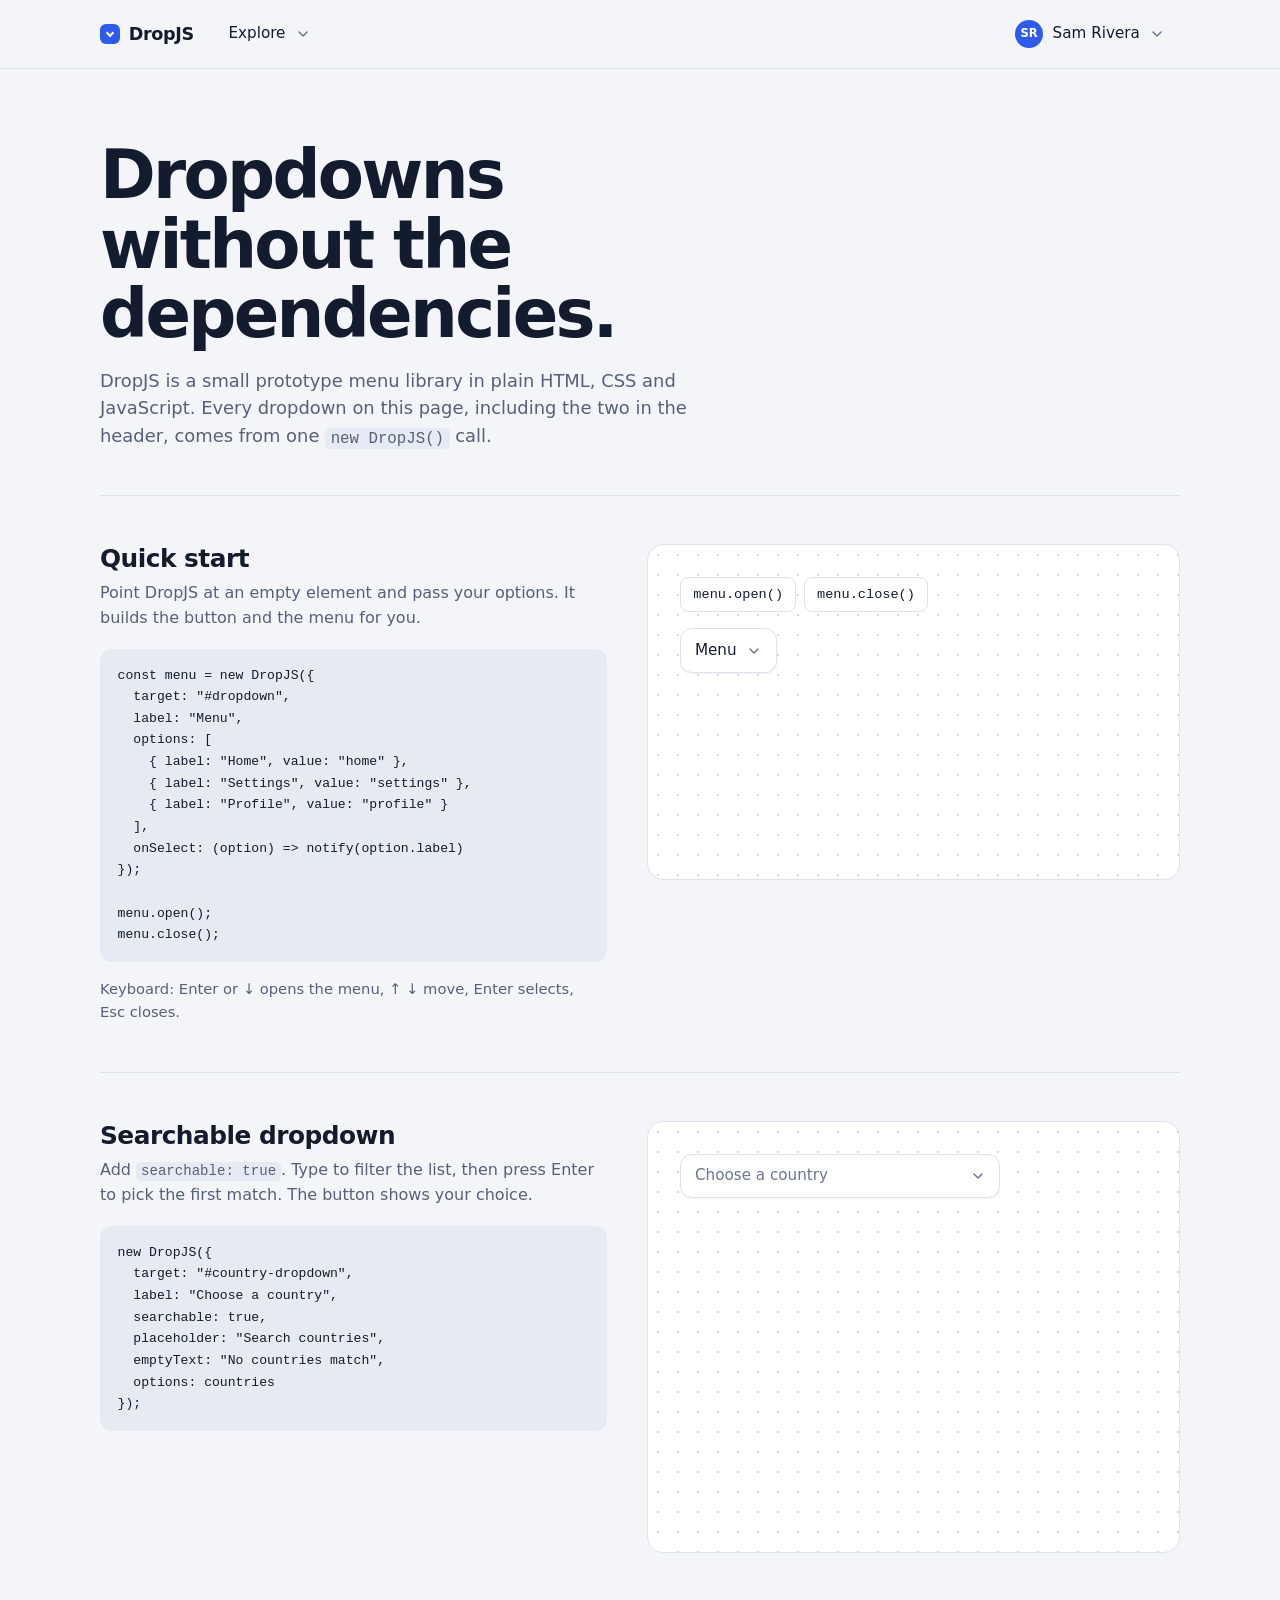
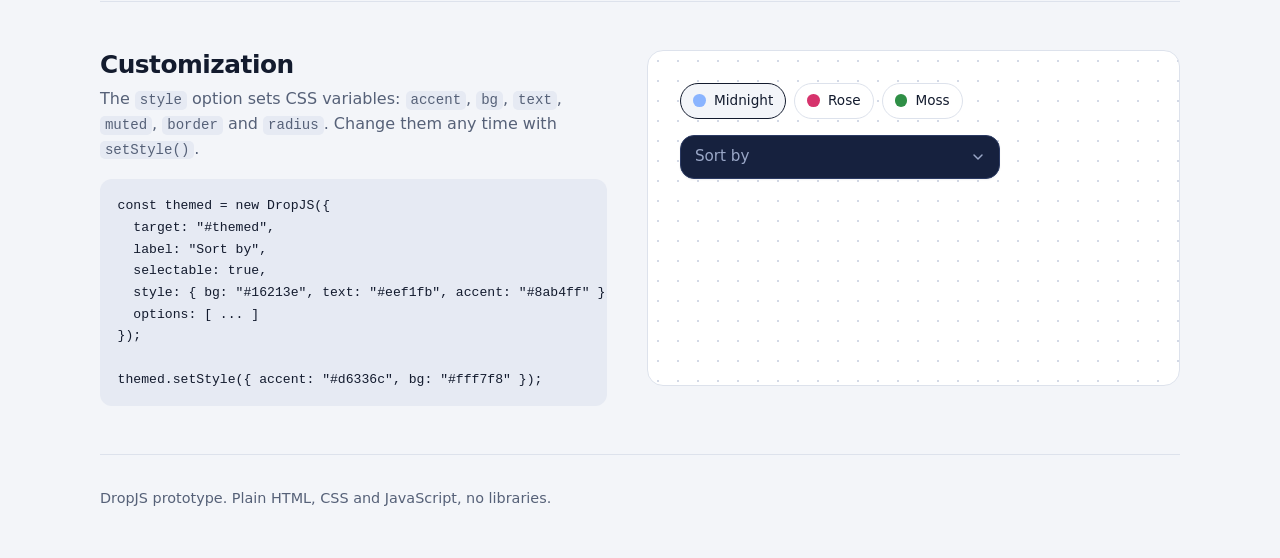
==== index.html @ c6a92c3c "Initial commit" ====
<!DOCTYPE html>
<html lang="en">
<head>
  <meta charset="utf-8">
  <meta name="viewport" content="width=device-width, initial-scale=1">
  <title>DropJS: dropdowns without the dependencies</title>
  <link rel="stylesheet" href="style.css">
</head>
<body id="top">

  <header class="topbar">
    <div class="wrap topbar-inner">
      <a class="brand" href="#top"><span class="brand-mark" aria-hidden="true"></span>DropJS</a>

      <!-- Navigation dropdown -->
      <nav aria-label="Page sections">
        <div id="nav-dropdown"></div>
      </nav>

      <!-- User profile dropdown -->
      <div id="profile-dropdown" class="topbar-end"></div>
    </div>
  </header>

  <main class="wrap">

    <section class="hero">
      <h1>Dropdowns without the dependencies.</h1>
      <p>
        DropJS is a small prototype menu library in plain HTML, CSS and JavaScript.
        Every dropdown on this page, including the two in the header, comes from
        one <code>new DropJS()</code> call.
      </p>
    </section>

    <!-- Basic dropdown -->
    <section class="demo" id="basic">
      <div class="demo-copy">
        <h2>Quick start</h2>
        <p>Point DropJS at an empty element and pass your options. It builds the button and the menu for you.</p>
<pre><code>const menu = new DropJS({
  target: "#dropdown",
  label: "Menu",
  options: [
    { label: "Home", value: "home" },
    { label: "Settings", value: "settings" },
    { label: "Profile", value: "profile" }
  ],
  onSelect: (option) =&gt; notify(option.label)
});

menu.open();
menu.close();</code></pre>
        <p class="note">Keyboard: Enter or ↓ opens the menu, ↑ ↓ move, Enter selects, Esc closes.</p>
      </div>

      <div class="stage">
        <div class="stage-actions">
          <button class="btn" id="open-btn" type="button">menu.open()</button>
          <button class="btn" id="close-btn" type="button">menu.close()</button>
        </div>
        <div id="dropdown"></div>
      </div>
    </section>

    <!-- Searchable dropdown -->
    <section class="demo" id="search">
      <div class="demo-copy">
        <h2>Searchable dropdown</h2>
        <p>Add <code>searchable: true</code>. Type to filter the list, then press Enter to pick the first match. The button shows your choice.</p>
<pre><code>new DropJS({
  target: "#country-dropdown",
  label: "Choose a country",
  searchable: true,
  placeholder: "Search countries",
  emptyText: "No countries match",
  options: countries
});</code></pre>
      </div>

      <div class="stage stage--tall">
        <div id="country-dropdown"></div>
      </div>
    </section>

    <!-- Customization -->
    <section class="demo" id="custom">
      <div class="demo-copy">
        <h2>Customization</h2>
        <p>
          The <code>style</code> option sets CSS variables: <code>accent</code>,
          <code>bg</code>, <code>text</code>, <code>muted</code>, <code>border</code>
          and <code>radius</code>. Change them any time with <code>setStyle()</code>.
        </p>
<pre><code>const themed = new DropJS({
  target: "#themed",
  label: "Sort by",
  selectable: true,
  style: { bg: "#16213e", text: "#eef1fb", accent: "#8ab4ff" },
  options: [ ... ]
});

themed.setStyle({ accent: "#d6336c", bg: "#fff7f8" });</code></pre>
      </div>

      <div class="stage">
        <div class="stage-actions" role="group" aria-label="Theme presets">
          <button class="chip" type="button" data-theme="midnight" aria-pressed="true"><i style="--dot:#8ab4ff"></i>Midnight</button>
          <button class="chip" type="button" data-theme="rose" aria-pressed="false"><i style="--dot:#d6336c"></i>Rose</button>
          <button class="chip" type="button" data-theme="moss" aria-pressed="false"><i style="--dot:#2f8f46"></i>Moss</button>
        </div>
        <div id="themed"></div>
      </div>
    </section>

  </main>

  <footer class="wrap footer">
    DropJS prototype. Plain HTML, CSS and JavaScript, no libraries.
  </footer>

  <div class="toast" id="toast" role="status" aria-live="polite"></div>

  <script src="dropjs.js"></script>
  <script>
    // Shows a short message at the bottom of the screen
    const toast = document.getElementById("toast");
    let toastTimer;
    function notify(message) {
      toast.textContent = message;
      toast.classList.add("is-visible");
      clearTimeout(toastTimer);
      toastTimer = setTimeout(() => toast.classList.remove("is-visible"), 2200);
    }

    // 1. Navigation dropdown: scrolls to a section
    new DropJS({
      target: "#nav-dropdown",
      label: "Explore",
      className: "dropjs--ghost",
      options: [
        { label: "Quick start", value: "#basic" },
        { label: "Searchable", value: "#search" },
        { label: "Customization", value: "#custom" },
        { divider: true },
        { label: "Back to top", value: "#top" }
      ],
      onSelect: (option) => {
        document.querySelector(option.value).scrollIntoView();
      }
    });

    // 2. User profile dropdown: custom button HTML, aligned to the right
    new DropJS({
      target: "#profile-dropdown",
      label: "Account menu",
      triggerHTML: '<span class="avatar">SR</span><span class="profile-name">Sam Rivera</span>',
      className: "dropjs--ghost",
      align: "right",
      options: [
        { label: "View profile", value: "profile" },
        { label: "Account settings", value: "settings" },
        { label: "Billing", value: "billing" },
        { divider: true },
        { label: "Sign out", value: "signout" }
      ],
      onSelect: (option) => notify(option.label + " (demo only)")
    });

    // 3. Basic dropdown with open() and close()
    const menu = new DropJS({
      target: "#dropdown",
      label: "Menu",
      options: [
        { label: "Home", value: "home" },
        { label: "Settings", value: "settings" },
        { label: "Profile", value: "profile" }
      ],
      onSelect: (option) => notify("Selected " + option.label + " (value: " + option.value + ")")
    });

    document.getElementById("open-btn").addEventListener("click", () => menu.open());
    document.getElementById("close-btn").addEventListener("click", () => menu.close());

    // 4. Searchable dropdown
    const countryNames = [
      "Argentina", "Australia", "Brazil", "Canada", "Chile", "Egypt", "France",
      "Germany", "India", "Indonesia", "Japan", "Kenya", "Mexico", "Netherlands",
      "New Zealand", "Nigeria", "Norway", "Portugal", "South Korea", "Spain",
      "Sweden", "Thailand", "Vietnam"
    ];
    const countries = countryNames.map((name) => ({
      label: name,
      value: name.toLowerCase().replace(/\s+/g, "-")
    }));

    new DropJS({
      target: "#country-dropdown",
      label: "Choose a country",
      className: "dropjs--wide",
      searchable: true,
      placeholder: "Search countries",
      emptyText: "No countries match",
      options: countries
    });

    // 5. Customization: a themed dropdown plus preset buttons
    const themes = {
      midnight: { bg: "#16213e", text: "#eef1fb", muted: "#9aa7c7", border: "#2b3a63", accent: "#8ab4ff", radius: "14px" },
      rose:     { bg: "#fff7f8", text: "#3b1a21", muted: "#a0707b", border: "#f1d3da", accent: "#d6336c", radius: "12px" },
      moss:     { bg: "#f4f8f1", text: "#1f2d1a", muted: "#6b7f63", border: "#d3e3cb", accent: "#2f8f46", radius: "4px" }
    };

    const themed = new DropJS({
      target: "#themed",
      label: "Sort by",
      className: "dropjs--wide",
      selectable: true,
      style: themes.midnight,
      options: [
        { label: "Newest", value: "newest" },
        { label: "Oldest", value: "oldest" },
        { label: "Most popular", value: "popular" },
        { label: "A to Z", value: "az" }
      ],
      onSelect: (option) => notify("Sorted by " + option.label)
    });

    const chips = document.querySelectorAll("[data-theme]");
    chips.forEach((chip) => {
      chip.addEventListener("click", () => {
        themed.setStyle(themes[chip.dataset.theme]);
        chips.forEach((other) => other.setAttribute("aria-pressed", String(other === chip)));
      });
    });
  </script>
</body>
</html>
---- style.css ----
/* ==========================================================
   PART 1: DropJS component styles
   Customize with CSS variables (or setStyle() / the style option):
   accent, bg, text, muted, border, radius
   ========================================================== */

.dropjs {
  --dropjs-accent: #2f5bea;
  --dropjs-bg: #ffffff;
  --dropjs-text: #131b2e;
  --dropjs-muted: #6a7590;
  --dropjs-border: #dde2ec;
  --dropjs-radius: 12px;

  position: relative;
  display: inline-block;
  font-size: 0.95rem;
  color: var(--dropjs-text);
}

.dropjs.is-open {
  z-index: 50; /* open menus sit above everything after them */
}

/* ---- Button ---- */

.dropjs-trigger {
  display: inline-flex;
  align-items: center;
  justify-content: space-between;
  gap: 0.6rem;
  width: 100%;
  padding: 0.6rem 0.85rem;
  font: inherit;
  color: inherit;
  background: var(--dropjs-bg);
  border: 1px solid var(--dropjs-border);
  border-radius: var(--dropjs-radius);
  box-shadow: 0 1px 2px rgba(19, 27, 46, 0.06);
  cursor: pointer;
  transition: border-color 0.15s, box-shadow 0.15s, background-color 0.15s;
}

.dropjs-trigger:hover {
  border-color: color-mix(in srgb, var(--dropjs-accent) 45%, var(--dropjs-border));
}

.dropjs-trigger:focus-visible {
  outline: 2px solid var(--dropjs-accent);
  outline-offset: 2px;
}

.dropjs.is-open .dropjs-trigger {
  border-color: var(--dropjs-accent);
  box-shadow: 0 0 0 3px color-mix(in srgb, var(--dropjs-accent) 18%, transparent);
}

.dropjs-trigger-content {
  display: inline-flex;
  align-items: center;
  gap: 0.6rem;
  min-width: 0;
  overflow: hidden;
  white-space: nowrap;
  text-overflow: ellipsis;
}

.dropjs-chevron {
  flex: none;
  color: var(--dropjs-muted);
  transition: transform 0.2s ease;
}

.dropjs.is-open .dropjs-chevron {
  transform: rotate(180deg);
}

/* select mode: grey text until something is chosen */
.dropjs--select:not(.has-value) .dropjs-trigger-content {
  color: var(--dropjs-muted);
}

/* ---- Variants you can add with className ---- */

.dropjs--wide {
  display: block;
  width: min(100%, 20rem);
}

.dropjs--ghost .dropjs-trigger {
  background: transparent;
  border-color: transparent;
  box-shadow: none;
}

.dropjs--ghost .dropjs-trigger:hover,
.dropjs--ghost.is-open .dropjs-trigger {
  background: color-mix(in srgb, var(--dropjs-accent) 9%, transparent);
  border-color: transparent;
  box-shadow: none;
}

/* ---- Menu (animated open and close) ---- */

.dropjs-menu {
  position: absolute;
  top: calc(100% + 8px);
  left: 0;
  width: max-content;
  min-width: max(100%, 12rem);
  max-width: calc(100vw - 16px);
  padding: 0.35rem;
  background: var(--dropjs-bg);
  border: 1px solid var(--dropjs-border);
  border-radius: var(--dropjs-radius);
  box-shadow: 0 1px 2px rgba(19, 27, 46, 0.06), 0 14px 32px -10px rgba(19, 27, 46, 0.22);

  /* closed state */
  opacity: 0;
  visibility: hidden;
  pointer-events: none;
  transform: translateY(-6px) scale(0.98);
  transform-origin: top left;
  transition: opacity 0.16s ease, transform 0.16s ease, visibility 0s linear 0.16s;
}

.dropjs--align-right .dropjs-menu {
  transform-origin: top right;
}

/* opens upwards when there is no room below (JS adds .is-up) */
.dropjs.is-up .dropjs-menu {
  top: auto;
  bottom: calc(100% + 8px);
  transform: translateY(6px) scale(0.98);
  transform-origin: bottom left;
}

.dropjs--align-right.is-up .dropjs-menu {
  transform-origin: bottom right;
}

/* open state (must stay after the rules above) */
.dropjs.is-open .dropjs-menu {
  opacity: 1;
  visibility: visible;
  pointer-events: auto;
  transform: none;
  transition-delay: 0s;
}

/* ---- Search box ---- */

.dropjs-search {
  padding: 0.15rem 0.15rem 0.4rem;
}

.dropjs-input {
  width: 100%;
  padding: 0.5rem 0.65rem;
  font: inherit;
  font-size: 1rem; /* 16px stops iOS zooming in on focus */
  color: inherit;
  background: color-mix(in srgb, var(--dropjs-text) 4%, var(--dropjs-bg));
  border: 1px solid var(--dropjs-border);
  border-radius: max(4px, calc(var(--dropjs-radius) - 4px));
  outline: none;
}

.dropjs-input:focus {
  border-color: var(--dropjs-accent);
}

.dropjs-input::placeholder {
  color: var(--dropjs-muted);
}

/* ---- List ---- */

.dropjs-list {
  position: relative; /* lets the script measure item positions */
  max-height: min(15rem, 50vh);
  margin: 0;
  padding: 0;
  list-style: none;
  overflow-y: auto;
  overscroll-behavior: contain;
  outline: none;
}

.dropjs-item {
  display: flex;
  align-items: center;
  justify-content: space-between;
  gap: 1rem;
  padding: 0.5rem 0.65rem;
  white-space: nowrap;
  border-radius: max(4px, calc(var(--dropjs-radius) - 4px));
  cursor: pointer;
  user-select: none;
}

.dropjs-item.is-active {
  background: color-mix(in srgb, var(--dropjs-accent) 12%, var(--dropjs-bg));
}

.dropjs-item.is-selected {
  color: var(--dropjs-accent);
  font-weight: 600;
}

/* check mark on the chosen option */
.dropjs-item.is-selected::after {
  content: "";
  flex: none;
  width: 0.3rem;
  height: 0.6rem;
  border: solid currentColor;
  border-width: 0 2px 2px 0;
  transform: rotate(45deg) translate(-1px, -1px);
}

.dropjs-divider {
  height: 1px;
  margin: 0.3rem 0.25rem;
  background: var(--dropjs-border);
}

.dropjs-empty {
  padding: 0.75rem 0.65rem;
  text-align: center;
  font-size: 0.9rem;
  color: var(--dropjs-muted);
}

/* bigger touch targets on phones */
@media (max-width: 480px) {
  .dropjs-item {
    padding: 0.7rem 0.75rem;
  }
}

@media (prefers-reduced-motion: reduce) {
  .dropjs-trigger,
  .dropjs-chevron,
  .dropjs-menu {
    transition-duration: 0.01ms !important;
    transition-delay: 0s !important;
  }
}

/* ==========================================================
   PART 2: Demo page styles (not needed to use DropJS)
   ========================================================== */

:root {
  --paper: #f3f5f9;
  --ink: #131b2e;
  --ink-soft: #566178;
  --line: #dde2ec;
  --cobalt: #2f5bea;
  --sans: ui-sans-serif, system-ui, -apple-system, "Segoe UI", Roboto, "Helvetica Neue", Arial, sans-serif;
  --mono: ui-monospace, SFMono-Regular, Menlo, Consolas, "Liberation Mono", monospace;
}

*,
*::before,
*::after {
  box-sizing: border-box;
}

html {
  scroll-padding-top: 5rem; /* keeps sections clear of the sticky header */
}

@media (prefers-reduced-motion: no-preference) {
  html {
    scroll-behavior: smooth;
  }
}

body {
  margin: 0;
  background: var(--paper);
  color: var(--ink);
  font-family: var(--sans);
  font-size: 1rem;
  line-height: 1.55;
  -webkit-font-smoothing: antialiased;
}

.wrap {
  width: min(1080px, 100% - 2.5rem);
  margin-inline: auto;
}

code {
  padding: 0.1em 0.35em;
  font-family: var(--mono);
  font-size: 0.88em;
  background: #e6eaf3;
  border-radius: 5px;
}

/* ---- Header ---- */

.topbar {
  position: sticky;
  top: 0;
  z-index: 20;
  background: rgba(243, 245, 249, 0.88);
  -webkit-backdrop-filter: blur(10px);
  backdrop-filter: blur(10px);
  border-bottom: 1px solid var(--line);
}

.topbar-inner {
  display: flex;
  align-items: center;
  gap: 0.5rem;
  padding-block: 0.6rem;
}

.brand {
  display: inline-flex;
  align-items: center;
  gap: 0.55rem;
  margin-right: 0.75rem;
  font-size: 1.1rem;
  font-weight: 750;
  letter-spacing: -0.02em;
  color: inherit;
  text-decoration: none;
}

.brand-mark {
  position: relative;
  width: 20px;
  height: 20px;
  background: var(--cobalt);
  border-radius: 6px;
}

.brand-mark::after {
  content: "";
  position: absolute;
  left: 50%;
  top: 50%;
  width: 6px;
  height: 6px;
  border: solid #fff;
  border-width: 0 2px 2px 0;
  transform: translate(-50%, -68%) rotate(45deg);
}

.topbar-end {
  margin-left: auto;
}

.avatar {
  display: grid;
  place-items: center;
  width: 28px;
  height: 28px;
  font-size: 0.72rem;
  font-weight: 700;
  color: #fff;
  background: var(--cobalt);
  border-radius: 50%;
}

/* ---- Hero ---- */

.hero {
  padding: 4.5rem 0 2.75rem;
}

.hero h1 {
  max-width: 13ch;
  margin: 0 0 1.1rem;
  font-size: clamp(2.3rem, 7vw, 4.2rem);
  font-weight: 800;
  line-height: 1.03;
  letter-spacing: -0.04em;
}

.hero p {
  max-width: 54ch;
  margin: 0;
  font-size: 1.12rem;
  color: var(--ink-soft);
}

/* ---- Demo rows ---- */

.demo {
  display: grid;
  grid-template-columns: minmax(0, 1fr) minmax(0, 1.05fr);
  gap: 2.5rem;
  align-items: start;
  padding: 3rem 0;
  border-top: 1px solid var(--line);
}

.demo h2 {
  margin: 0 0 0.5rem;
  font-size: 1.55rem;
  letter-spacing: -0.02em;
  line-height: 1.2;
}

.demo p {
  max-width: 52ch;
  margin: 0 0 1.1rem;
  color: var(--ink-soft);
}

.demo .note {
  margin: 1rem 0 0;
  font-size: 0.92rem;
}

pre {
  margin: 0;
  padding: 1rem 1.1rem;
  overflow-x: auto;
  font-family: var(--mono);
  font-size: 0.82rem;
  line-height: 1.65;
  background: #e6eaf3;
  border-radius: 12px;
}

pre code {
  padding: 0;
  font-size: inherit;
  background: none;
}

/* The live area: a dotted canvas */
.stage {
  display: flex;
  flex-direction: column;
  align-items: flex-start;
  gap: 1rem;
  min-height: 21rem;
  padding: 2rem;
  background-color: #fff;
  background-image: radial-gradient(circle, #d3d9e6 1px, transparent 1.3px);
  background-size: 20px 20px;
  border: 1px solid var(--line);
  border-radius: 16px;
}

.stage--tall {
  min-height: 27rem;
}

.stage-actions {
  display: flex;
  flex-wrap: wrap;
  gap: 0.5rem;
}

.btn,
.chip {
  display: inline-flex;
  align-items: center;
  gap: 0.5rem;
  padding: 0.4rem 0.75rem;
  font: inherit;
  font-size: 0.85rem;
  color: var(--ink);
  background: #fff;
  border: 1px solid var(--line);
  cursor: pointer;
  transition: border-color 0.15s, background-color 0.15s;
}

.btn {
  font-family: var(--mono);
  border-radius: 8px;
}

.chip {
  border-radius: 999px;
}

.btn:hover,
.chip:hover {
  border-color: #b9c2d6;
}

.btn:focus-visible,
.chip:focus-visible {
  outline: 2px solid var(--cobalt);
  outline-offset: 2px;
}

.chip[aria-pressed="true"] {
  border-color: var(--ink);
  background: #f3f5f9;
}

.chip i {
  width: 0.8rem;
  height: 0.8rem;
  background: var(--dot);
  border-radius: 50%;
}

/* ---- Footer and toast ---- */

.footer {
  padding: 2rem 0 3rem;
  font-size: 0.9rem;
  color: var(--ink-soft);
  border-top: 1px solid var(--line);
}

.toast {
  position: fixed;
  left: 50%;
  bottom: 1.5rem;
  z-index: 100;
  max-width: calc(100vw - 2rem);
  padding: 0.6rem 1rem;
  font-size: 0.9rem;
  color: #fff;
  background: var(--ink);
  border-radius: 10px;
  box-shadow: 0 10px 30px -10px rgba(19, 27, 46, 0.5);
  opacity: 0;
  pointer-events: none;
  transform: translate(-50%, 12px);
  transition: opacity 0.2s ease, transform 0.2s ease;
}

.toast.is-visible {
  opacity: 1;
  transform: translate(-50%, 0);
}

/* ---- Responsive ---- */

@media (max-width: 820px) {
  .hero {
    padding: 3rem 0 1.75rem;
  }

  .demo {
    grid-template-columns: 1fr;
    gap: 1.5rem;
    padding: 2.25rem 0;
  }
}

@media (max-width: 560px) {
  .profile-name {
    display: none;
  }

  .stage {
    padding: 1.25rem;
  }
}
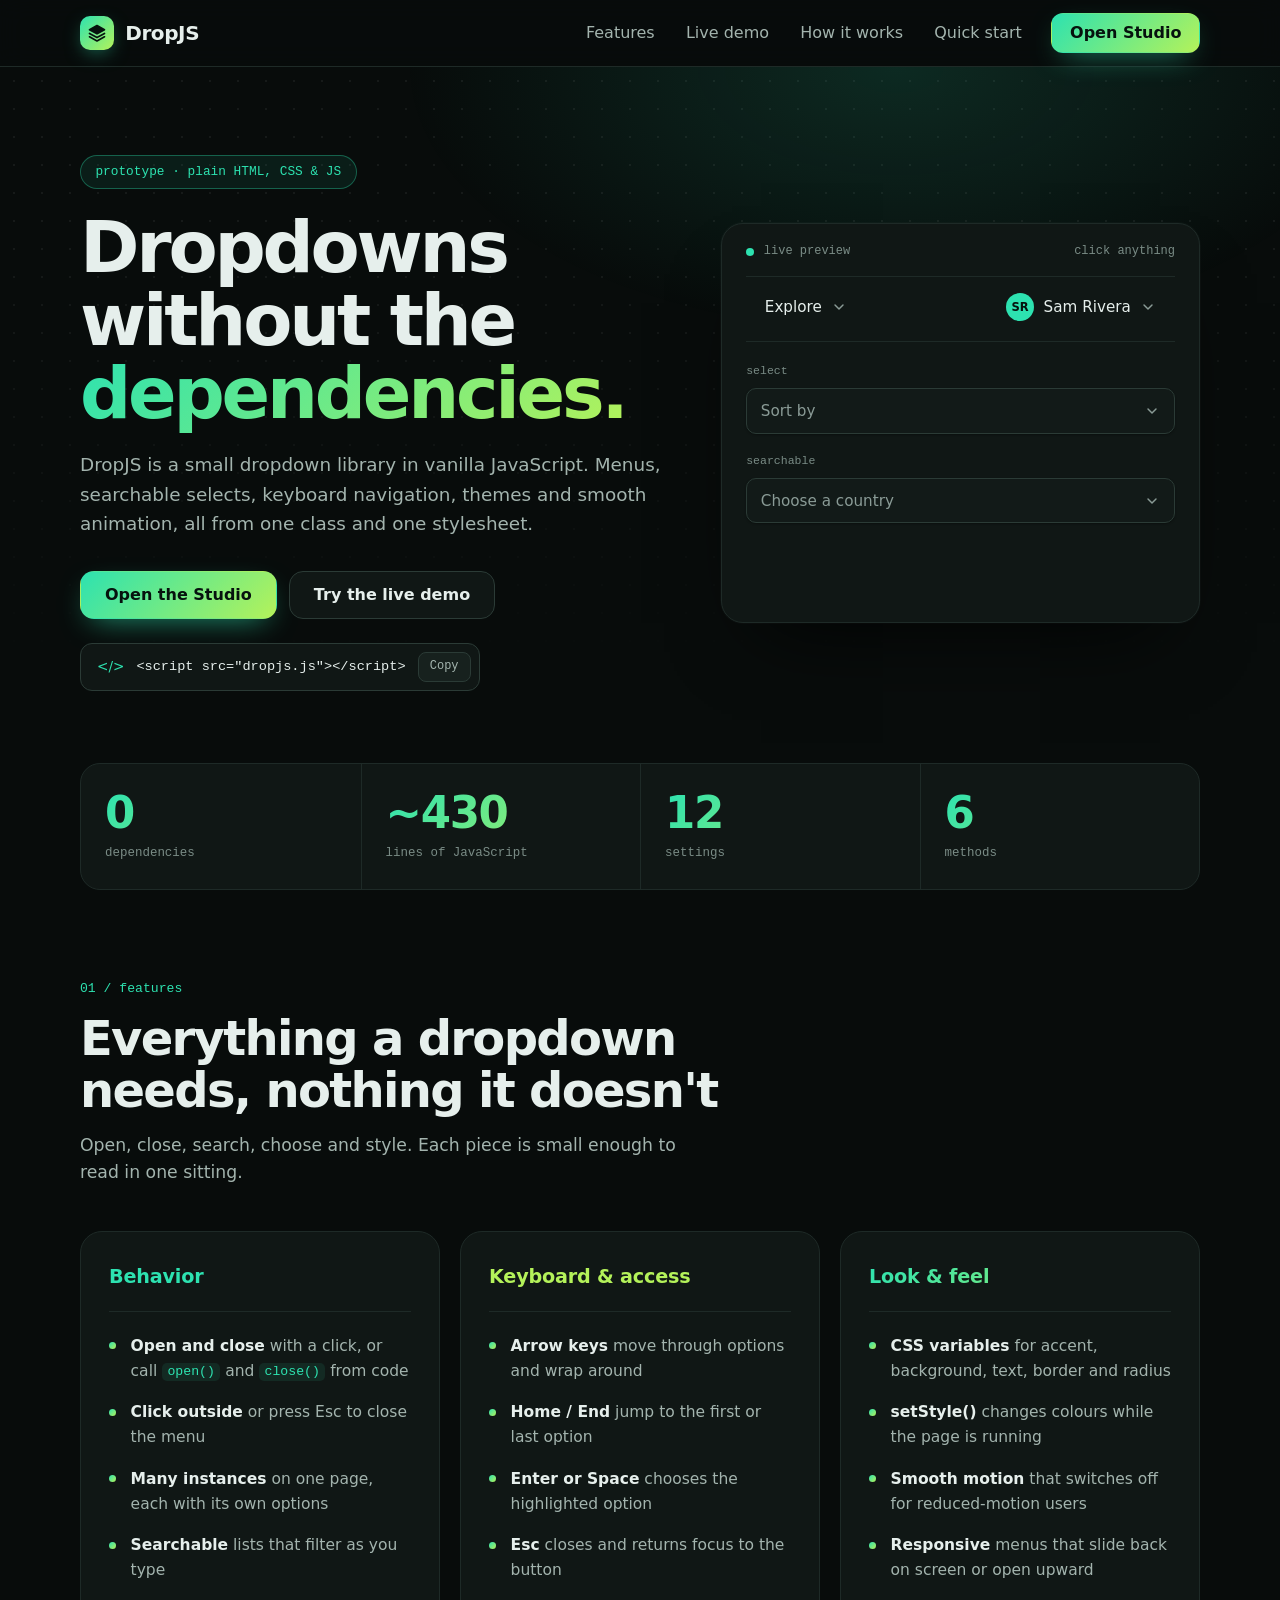
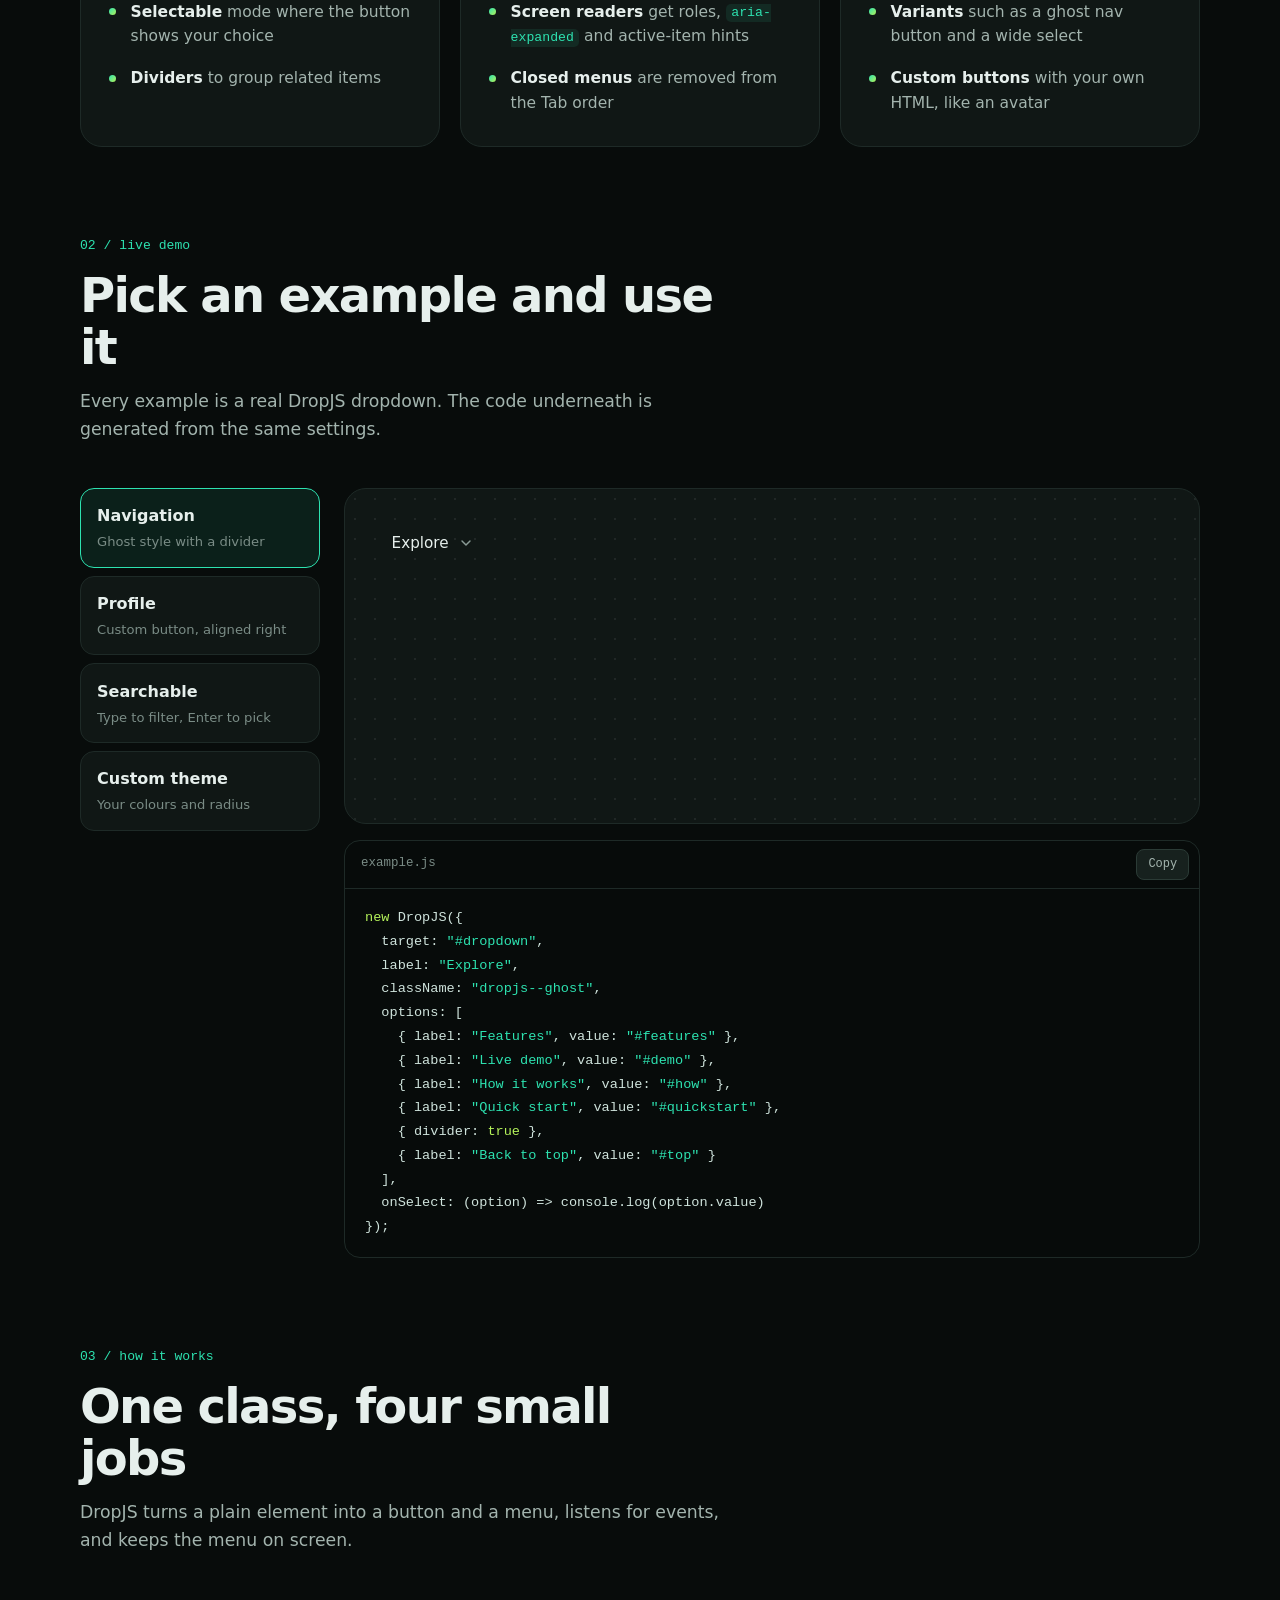
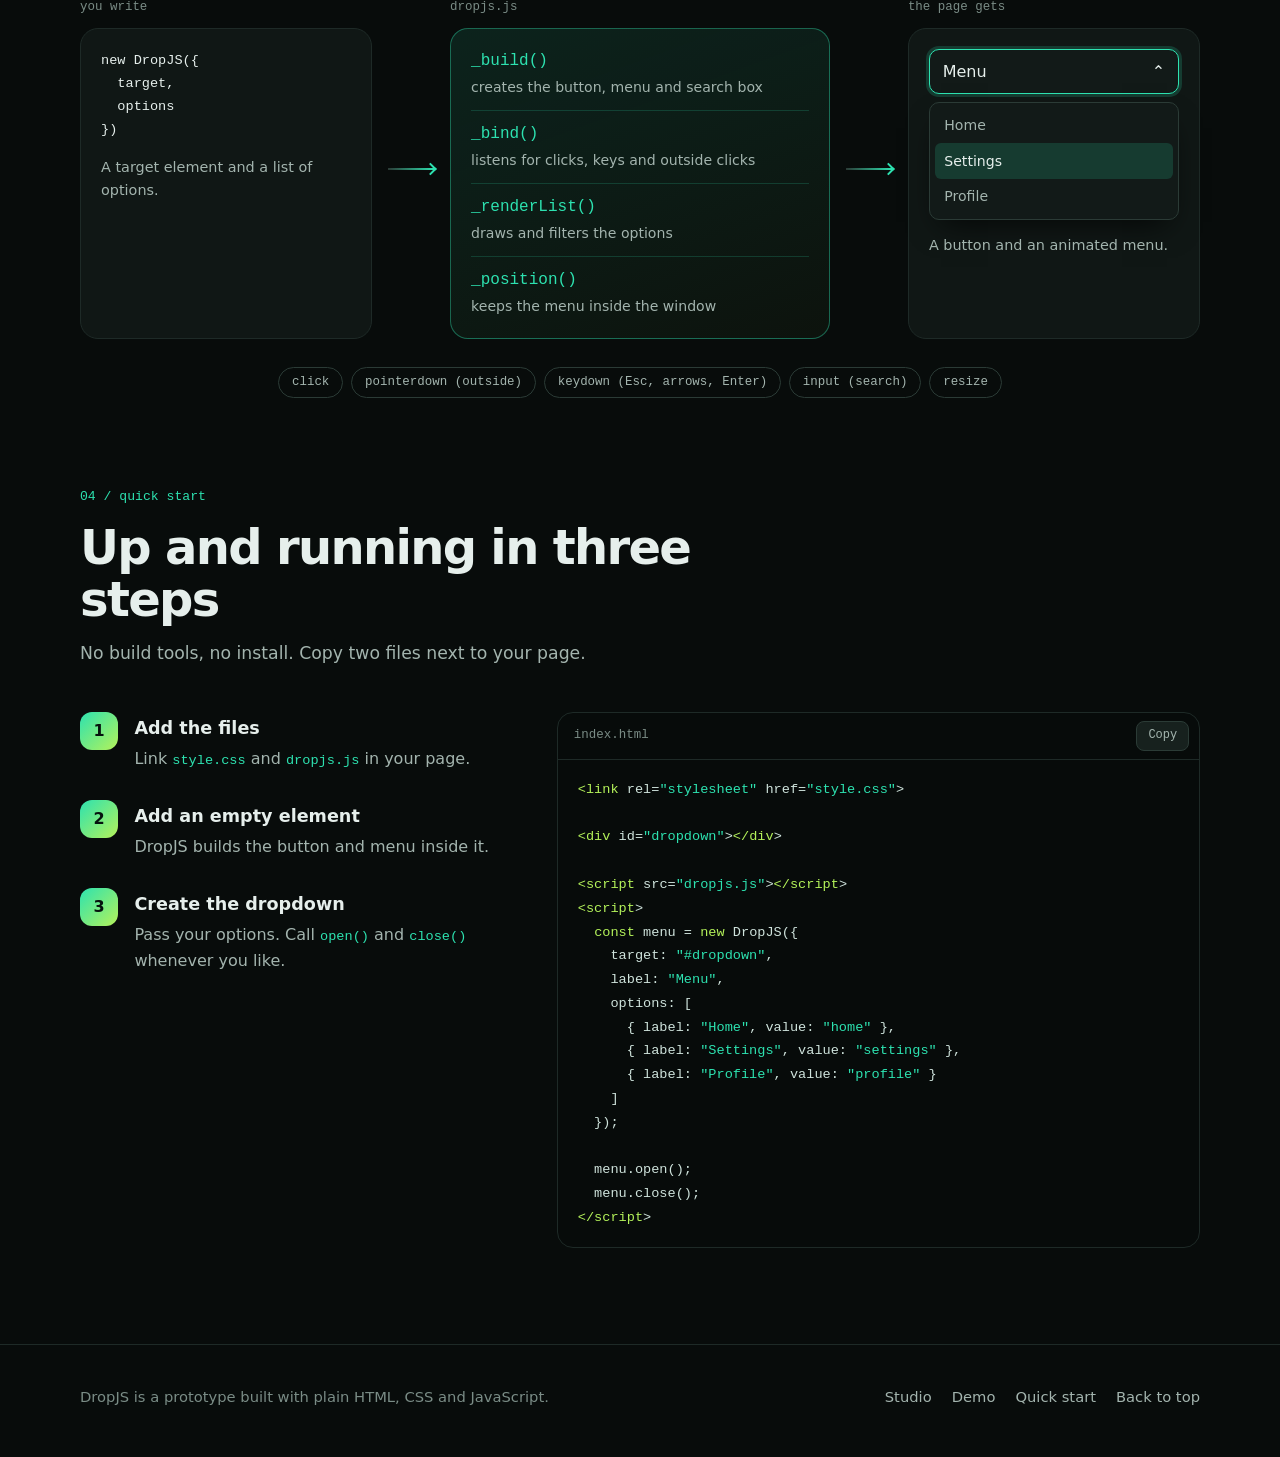
==== commit 387afd8e: "Landing Page baru" ====
--- a/index.html
+++ b/index.html
@@ -3,128 +3,1996 @@
 <head>
   <meta charset="utf-8">
   <meta name="viewport" content="width=device-width, initial-scale=1">
+  <meta name="description" content="DropJS is a tiny dropdown library in plain JavaScript: search, keyboard navigation, themes and smooth animation, with no dependencies.">
   <title>DropJS: dropdowns without the dependencies</title>
-  <link rel="stylesheet" href="style.css">
+  <style>
+/* ==========================================================
+   PART 1: DropJS component styles
+   Customize with CSS variables (or setStyle() / the style option):
+   accent, bg, text, muted, border, radius
+   ========================================================== */
+
+.dropjs {
+  --dropjs-accent: #2de2b0;
+  --dropjs-bg: #121a18;
+  --dropjs-text: #e6efec;
+  --dropjs-muted: #8a9b96;
+  --dropjs-border: #2b3b36;
+  --dropjs-radius: 10px;
+
+  position: relative;
+  display: inline-block;
+  font-size: 0.95rem;
+  color: var(--dropjs-text);
+}
+
+.dropjs.is-open {
+  z-index: 50; /* open menus sit above everything after them */
+}
+
+/* ---- Button ---- */
+
+.dropjs-trigger {
+  display: inline-flex;
+  align-items: center;
+  justify-content: space-between;
+  gap: 0.6rem;
+  width: 100%;
+  padding: 0.6rem 0.85rem;
+  font: inherit;
+  font-weight: 500;
+  color: inherit;
+  background: var(--dropjs-bg);
+  border: 1px solid var(--dropjs-border);
+  border-radius: var(--dropjs-radius);
+  box-shadow: 0 1px 2px rgba(0, 0, 0, 0.35);
+  cursor: pointer;
+  transition: border-color 0.15s, box-shadow 0.15s, background-color 0.15s;
+}
+
+.dropjs-trigger:hover {
+  border-color: color-mix(in srgb, var(--dropjs-text) 65%, var(--dropjs-border));
+}
+
+.dropjs-trigger:focus-visible {
+  outline: 2px solid var(--dropjs-accent);
+  outline-offset: 2px;
+}
+
+.dropjs.is-open .dropjs-trigger {
+  border-color: var(--dropjs-accent);
+  box-shadow: 0 0 0 3px color-mix(in srgb, var(--dropjs-accent) 22%, transparent);
+}
+
+.dropjs-trigger-content {
+  display: inline-flex;
+  align-items: center;
+  gap: 0.6rem;
+  min-width: 0;
+  overflow: hidden;
+  white-space: nowrap;
+  text-overflow: ellipsis;
+}
+
+.dropjs-chevron {
+  flex: none;
+  color: var(--dropjs-muted);
+  transition: transform 0.2s ease;
+}
+
+.dropjs.is-open .dropjs-chevron {
+  transform: rotate(180deg);
+}
+
+/* select mode: grey text until something is chosen */
+.dropjs--select:not(.has-value) .dropjs-trigger-content {
+  color: var(--dropjs-muted);
+}
+
+/* ---- Variants you can add with className ---- */
+
+.dropjs--wide {
+  display: block;
+  width: min(100%, 20rem);
+}
+
+.dropjs--ghost .dropjs-trigger {
+  background: transparent;
+  border-color: transparent;
+  border-radius: 0;
+  box-shadow: none;
+}
+
+.dropjs--ghost .dropjs-trigger:hover,
+.dropjs--ghost.is-open .dropjs-trigger {
+  background: transparent;
+  border-color: transparent;
+  box-shadow: inset 0 -3px 0 var(--dropjs-accent); /* red underline, like a site nav */
+}
+
+/* ---- Menu (animated open and close) ---- */
+
+.dropjs-menu {
+  position: absolute;
+  top: calc(100% + 8px);
+  left: 0;
+  width: max-content;
+  min-width: max(100%, 12rem);
+  max-width: calc(100vw - 16px);
+  padding: 0.35rem;
+  background: var(--dropjs-bg);
+  border: 1px solid var(--dropjs-border);
+  border-radius: var(--dropjs-radius);
+  box-shadow: 0 1px 2px rgba(0, 0, 0, 0.4), 0 18px 40px -12px rgba(0, 0, 0, 0.7);
+
+  /* closed state */
+  opacity: 0;
+  visibility: hidden;
+  pointer-events: none;
+  transform: translateY(-6px) scale(0.98);
+  transform-origin: top left;
+  transition: opacity 0.16s ease, transform 0.16s ease, visibility 0s linear 0.16s;
+}
+
+.dropjs--align-right .dropjs-menu {
+  transform-origin: top right;
+}
+
+/* opens upwards when there is no room below (JS adds .is-up) */
+.dropjs.is-up .dropjs-menu {
+  top: auto;
+  bottom: calc(100% + 8px);
+  transform: translateY(6px) scale(0.98);
+  transform-origin: bottom left;
+}
+
+.dropjs--align-right.is-up .dropjs-menu {
+  transform-origin: bottom right;
+}
+
+/* open state (must stay after the rules above) */
+.dropjs.is-open .dropjs-menu {
+  opacity: 1;
+  visibility: visible;
+  pointer-events: auto;
+  transform: none;
+  transition-delay: 0s;
+}
+
+/* ---- Search box ---- */
+
+.dropjs-search {
+  padding: 0.15rem 0.15rem 0.4rem;
+}
+
+.dropjs-input {
+  width: 100%;
+  padding: 0.5rem 0.65rem;
+  font: inherit;
+  font-size: 1rem; /* 16px stops iOS zooming in on focus */
+  color: inherit;
+  background: color-mix(in srgb, var(--dropjs-text) 4%, var(--dropjs-bg));
+  border: 1px solid var(--dropjs-border);
+  border-radius: max(4px, calc(var(--dropjs-radius) - 4px));
+  outline: none;
+}
+
+.dropjs-input:focus {
+  border-color: var(--dropjs-accent);
+}
+
+.dropjs-input::placeholder {
+  color: var(--dropjs-muted);
+}
+
+/* ---- List ---- */
+
+.dropjs-list {
+  position: relative; /* lets the script measure item positions */
+  max-height: min(15rem, 50vh);
+  margin: 0;
+  padding: 0;
+  list-style: none;
+  overflow-y: auto;
+  overscroll-behavior: contain;
+  outline: none;
+}
+
+.dropjs-item {
+  display: flex;
+  align-items: center;
+  justify-content: space-between;
+  gap: 1rem;
+  padding: 0.5rem 0.65rem;
+  white-space: nowrap;
+  border-radius: max(4px, calc(var(--dropjs-radius) - 4px));
+  cursor: pointer;
+  user-select: none;
+}
+
+.dropjs-item.is-active {
+  /* a tint of the accent (override with --dropjs-active) */
+  background: var(--dropjs-active, color-mix(in srgb, var(--dropjs-accent) 16%, var(--dropjs-bg)));
+}
+
+.dropjs-item.is-selected {
+  color: var(--dropjs-accent);
+  font-weight: 600;
+}
+
+/* check mark on the chosen option */
+.dropjs-item.is-selected::after {
+  content: "";
+  flex: none;
+  width: 0.3rem;
+  height: 0.6rem;
+  border: solid currentColor;
+  border-width: 0 2px 2px 0;
+  transform: rotate(45deg) translate(-1px, -1px);
+}
+
+.dropjs-divider {
+  height: 1px;
+  margin: 0.3rem 0.25rem;
+  background: var(--dropjs-border);
+}
+
+.dropjs-empty {
+  padding: 0.75rem 0.65rem;
+  text-align: center;
+  font-size: 0.9rem;
+  color: var(--dropjs-muted);
+}
+
+/* bigger touch targets on phones */
+@media (max-width: 480px) {
+  .dropjs-item {
+    padding: 0.7rem 0.75rem;
+  }
+}
+
+@media (prefers-reduced-motion: reduce) {
+  .dropjs-trigger,
+  .dropjs-chevron,
+  .dropjs-menu {
+    transition-duration: 0.01ms !important;
+    transition-delay: 0s !important;
+  }
+}
+
+/* ==========================================================
+   DropJS website styles (index.html only)
+   Dark theme: green-black surfaces, mint-to-lime accent
+   ========================================================== */
+
+:root {
+  color-scheme: dark;
+  --bg: #080c0b;
+  --panel: #0d1311;
+  --card: #101715;
+  --raise: #17211e;
+  --line: #1e2a27;
+  --line-2: #2b3b36;
+  --text: #e6efec;
+  --text-soft: #a3b4ae;
+  --muted: #7a8c86;
+  --mint: #2de2b0;
+  --lime: #b4f25a;
+  --grad: linear-gradient(135deg, var(--mint), var(--lime));
+  --on-accent: #06120e;
+  --sans: ui-sans-serif, system-ui, -apple-system, "Segoe UI", Roboto, "Helvetica Neue", Arial, sans-serif;
+  --mono: ui-monospace, SFMono-Regular, Menlo, Consolas, "Liberation Mono", monospace;
+}
+
+*,
+*::before,
+*::after {
+  box-sizing: border-box;
+}
+
+* {
+  scrollbar-color: var(--line-2) transparent;
+}
+
+html {
+  scroll-padding-top: 5rem;
+}
+
+@media (prefers-reduced-motion: no-preference) {
+  html {
+    scroll-behavior: smooth;
+  }
+}
+
+body {
+  margin: 0;
+  font-family: var(--sans);
+  line-height: 1.6;
+  color: var(--text);
+  background: var(--bg);
+  -webkit-font-smoothing: antialiased;
+  overflow-x: clip;
+}
+
+a {
+  color: inherit;
+}
+
+button {
+  font: inherit;
+  color: inherit;
+}
+
+a:focus-visible,
+button:focus-visible {
+  outline: 2px solid var(--mint);
+  outline-offset: 3px;
+}
+
+code,
+pre {
+  font-family: var(--mono);
+}
+
+.wrap {
+  width: min(1120px, 100% - 3rem);
+  margin-inline: auto;
+}
+
+.grad {
+  color: transparent;
+  background: var(--grad);
+  -webkit-background-clip: text;
+  background-clip: text;
+}
+
+/* ---- Buttons ---- */
+
+.btn {
+  display: inline-flex;
+  align-items: center;
+  justify-content: center;
+  gap: 0.5rem;
+  height: 48px;
+  padding: 0 1.5rem;
+  font-weight: 600;
+  white-space: nowrap;
+  text-decoration: none;
+  border: 1px solid transparent;
+  border-radius: 14px;
+  cursor: pointer;
+  transition: filter 0.15s, box-shadow 0.15s, border-color 0.15s, background-color 0.15s;
+}
+
+.btn--primary {
+  color: var(--on-accent);
+  background: var(--grad);
+  box-shadow: 0 10px 30px -12px rgba(45, 226, 176, 0.75);
+}
+
+.btn--primary:hover {
+  filter: brightness(1.08);
+  box-shadow: 0 14px 36px -10px rgba(45, 226, 176, 0.9);
+}
+
+.btn--ghost {
+  background: var(--card);
+  border-color: var(--line-2);
+}
+
+.btn--ghost:hover {
+  background: var(--raise);
+  border-color: var(--mint);
+}
+
+.btn--sm {
+  height: 40px;
+  padding: 0 1.1rem;
+  border-radius: 12px;
+}
+
+/* ---- Navigation ---- */
+
+.nav {
+  position: sticky;
+  top: 0;
+  z-index: 30;
+  background: rgba(8, 12, 11, 0.82);
+  -webkit-backdrop-filter: blur(12px);
+  backdrop-filter: blur(12px);
+  border-bottom: 1px solid var(--line);
+}
+
+.nav-inner {
+  display: flex;
+  align-items: center;
+  gap: 1rem;
+  height: 66px;
+}
+
+.brand {
+  display: inline-flex;
+  align-items: center;
+  gap: 0.7rem;
+  margin-right: auto;
+  font-size: 1.25rem;
+  font-weight: 800;
+  letter-spacing: -0.02em;
+  text-decoration: none;
+}
+
+.brand-mark {
+  display: grid;
+  place-items: center;
+  width: 34px;
+  height: 34px;
+  color: var(--on-accent);
+  background: var(--grad);
+  border-radius: 10px;
+  box-shadow: 0 6px 20px -6px rgba(45, 226, 176, 0.6);
+}
+
+.nav-links {
+  display: flex;
+  gap: 0.25rem;
+}
+
+.nav-links a {
+  padding: 0.45rem 0.85rem;
+  color: var(--text-soft);
+  text-decoration: none;
+  border-radius: 10px;
+  transition: color 0.15s, background-color 0.15s;
+}
+
+.nav-links a:hover {
+  color: var(--text);
+  background: var(--raise);
+}
+
+.nav-mobile {
+  display: none;
+}
+
+/* ---- Hero ---- */
+
+.hero {
+  position: relative;
+  padding: 5.5rem 0 4.5rem;
+}
+
+.hero::before {
+  content: "";
+  position: absolute;
+  inset: 0 0 auto 0;
+  height: 640px;
+  pointer-events: none;
+  background:
+    radial-gradient(55% 60% at 70% 0%, rgba(45, 226, 176, 0.14), transparent 70%),
+    radial-gradient(rgba(255, 255, 255, 0.06) 1px, transparent 1px);
+  background-size: auto, 28px 28px;
+  -webkit-mask-image: linear-gradient(#000 30%, transparent);
+  mask-image: linear-gradient(#000 30%, transparent);
+}
+
+.hero-grid {
+  position: relative;
+  display: grid;
+  grid-template-columns: minmax(0, 1.1fr) minmax(0, 0.9fr);
+  gap: 3.5rem;
+  align-items: center;
+}
+
+.badge {
+  display: inline-flex;
+  align-items: center;
+  gap: 0.55rem;
+  padding: 0.35rem 0.9rem;
+  font-family: var(--mono);
+  font-size: 0.8rem;
+  color: var(--mint);
+  background: rgba(45, 226, 176, 0.08);
+  border: 1px solid rgba(45, 226, 176, 0.35);
+  border-radius: 999px;
+}
+
+.hero h1 {
+  margin: 1.4rem 0 1.25rem;
+  font-size: clamp(2.7rem, 5.6vw, 4.6rem);
+  font-weight: 800;
+  line-height: 1.02;
+  letter-spacing: -0.045em;
+}
+
+.lead {
+  max-width: 50ch;
+  margin: 0;
+  font-size: 1.15rem;
+  color: var(--text-soft);
+}
+
+.cta {
+  display: flex;
+  flex-wrap: wrap;
+  gap: 0.75rem;
+  margin: 2rem 0 1.5rem;
+}
+
+.install {
+  display: inline-flex;
+  align-items: center;
+  gap: 0.75rem;
+  max-width: 100%;
+  padding: 0.5rem 0.5rem 0.5rem 1rem;
+  font-size: 0.85rem;
+  background: var(--card);
+  border: 1px solid var(--line-2);
+  border-radius: 12px;
+}
+
+.install .prompt {
+  color: var(--mint);
+}
+
+.install code {
+  overflow-x: auto;
+  white-space: nowrap;
+}
+
+.copy {
+  flex: none;
+  padding: 0.3rem 0.7rem;
+  font-family: var(--mono);
+  font-size: 0.75rem;
+  color: var(--text-soft);
+  background: var(--raise);
+  border: 1px solid var(--line-2);
+  border-radius: 8px;
+  cursor: pointer;
+  transition: color 0.15s, border-color 0.15s;
+}
+
+.copy:hover {
+  color: var(--text);
+  border-color: var(--mint);
+}
+
+/* live preview card in the hero */
+
+.hero-card {
+  padding: 1.1rem 1.5rem 2rem;
+  background: var(--card);
+  border: 1px solid var(--line);
+  border-radius: 22px;
+  box-shadow: 0 40px 80px -40px rgba(0, 0, 0, 0.9), 0 0 0 1px rgba(255, 255, 255, 0.02);
+}
+
+.card-bar {
+  display: flex;
+  align-items: center;
+  gap: 0.6rem;
+  padding-bottom: 0.9rem;
+  font-family: var(--mono);
+  font-size: 0.75rem;
+  color: var(--muted);
+}
+
+.card-bar .hint {
+  margin-left: auto;
+}
+
+.live-dot {
+  width: 8px;
+  height: 8px;
+  background: var(--mint);
+  border-radius: 50%;
+  box-shadow: 0 0 0 0 rgba(45, 226, 176, 0.6);
+  animation: pulse 2.4s ease-out infinite;
+}
+
+@keyframes pulse {
+  70% {
+    box-shadow: 0 0 0 9px rgba(45, 226, 176, 0);
+  }
+  100% {
+    box-shadow: 0 0 0 0 rgba(45, 226, 176, 0);
+  }
+}
+
+.mini-nav {
+  display: flex;
+  align-items: center;
+  justify-content: space-between;
+  padding: 0.35rem 0.25rem 0.6rem;
+  border-top: 1px solid var(--line);
+  border-bottom: 1px solid var(--line);
+}
+
+.mini-body {
+  display: grid;
+  gap: 0.5rem;
+  min-height: 15.5rem;
+  padding-top: 1.25rem;
+  align-content: start;
+}
+
+.mini-label {
+  margin-top: 0.6rem;
+  font-family: var(--mono);
+  font-size: 0.72rem;
+  color: var(--muted);
+}
+
+.mini-label:first-child {
+  margin-top: 0;
+}
+
+.mini-body .dropjs--wide {
+  width: 100%;
+}
+
+.avatar {
+  display: grid;
+  place-items: center;
+  width: 28px;
+  height: 28px;
+  font-size: 0.72rem;
+  font-weight: 700;
+  color: var(--on-accent);
+  background: var(--dropjs-accent, var(--mint));
+  border-radius: 50%;
+}
+
+/* ---- Stats ---- */
+
+.stats {
+  display: grid;
+  grid-template-columns: repeat(4, 1fr);
+  margin: 0;
+  padding: 0;
+  list-style: none;
+  background: var(--card);
+  border: 1px solid var(--line);
+  border-radius: 20px;
+}
+
+.stats li {
+  padding: 1.6rem 1.5rem;
+  border-left: 1px solid var(--line);
+}
+
+.stats li:first-child {
+  border-left: 0;
+}
+
+.stats .num {
+  display: block;
+  font-size: clamp(2rem, 3.4vw, 2.8rem);
+  font-weight: 800;
+  line-height: 1.1;
+  letter-spacing: -0.03em;
+}
+
+.stats .label {
+  display: block;
+  margin-top: 0.35rem;
+  font-family: var(--mono);
+  font-size: 0.78rem;
+  color: var(--muted);
+}
+
+/* ---- Sections ---- */
+
+.section {
+  padding: 5.5rem 0 0;
+}
+
+.section-head {
+  max-width: 40rem;
+  margin-bottom: 2.75rem;
+}
+
+.eyebrow {
+  margin: 0 0 0.9rem;
+  font-family: var(--mono);
+  font-size: 0.82rem;
+  color: var(--mint);
+}
+
+.section h2 {
+  margin: 0 0 0.9rem;
+  font-size: clamp(2rem, 4vw, 3rem);
+  font-weight: 800;
+  line-height: 1.08;
+  letter-spacing: -0.035em;
+}
+
+.section-head p:not(.eyebrow) {
+  margin: 0;
+  font-size: 1.08rem;
+  color: var(--text-soft);
+}
+
+/* features */
+
+.cards {
+  display: grid;
+  grid-template-columns: repeat(3, 1fr);
+  gap: 1.25rem;
+}
+
+.card {
+  padding: 1.9rem 1.75rem;
+  background: var(--card);
+  border: 1px solid var(--line);
+  border-radius: 22px;
+  transition: border-color 0.2s, transform 0.2s;
+}
+
+.card:hover {
+  border-color: rgba(45, 226, 176, 0.4);
+  transform: translateY(-3px);
+}
+
+.card h3 {
+  margin: 0 0 1.4rem;
+  padding-bottom: 1.1rem;
+  font-size: 1.2rem;
+  letter-spacing: -0.01em;
+  border-bottom: 1px solid var(--line);
+}
+
+.card--mint h3 {
+  color: var(--mint);
+}
+
+.card--lime h3 {
+  color: var(--lime);
+}
+
+.card ul {
+  display: grid;
+  gap: 1.05rem;
+  margin: 0;
+  padding: 0;
+  list-style: none;
+}
+
+.card li {
+  position: relative;
+  padding-left: 1.35rem;
+  font-size: 0.97rem;
+  color: var(--text-soft);
+}
+
+.card li::before {
+  content: "";
+  position: absolute;
+  left: 0;
+  top: 0.55em;
+  width: 7px;
+  height: 7px;
+  background: var(--grad);
+  border-radius: 50%;
+}
+
+.card li strong {
+  color: var(--text);
+}
+
+.card code {
+  padding: 0.1em 0.4em;
+  font-size: 0.85em;
+  color: var(--mint);
+  background: rgba(45, 226, 176, 0.09);
+  border-radius: 5px;
+}
+
+/* live demo */
+
+.demo {
+  display: grid;
+  grid-template-columns: 240px minmax(0, 1fr);
+  gap: 1.5rem;
+}
+
+.demo-tabs {
+  display: grid;
+  align-content: start;
+  gap: 0.5rem;
+}
+
+.demo-tab {
+  display: grid;
+  gap: 0.15rem;
+  padding: 0.9rem 1rem;
+  text-align: left;
+  background: var(--card);
+  border: 1px solid var(--line);
+  border-radius: 14px;
+  cursor: pointer;
+  transition: border-color 0.15s, background-color 0.15s;
+}
+
+.demo-tab:hover {
+  border-color: var(--line-2);
+}
+
+.demo-tab strong {
+  font-size: 1rem;
+}
+
+.demo-tab span {
+  font-size: 0.82rem;
+  color: var(--muted);
+}
+
+.demo-tab[aria-selected="true"] {
+  background: rgba(45, 226, 176, 0.09);
+  border-color: var(--mint);
+}
+
+.demo-panel {
+  display: grid;
+  gap: 1rem;
+  min-width: 0;
+}
+
+.demo-stage {
+  display: flex;
+  align-items: flex-start;
+  min-height: 21rem;
+  padding: 2rem;
+  background-color: var(--card);
+  background-image: radial-gradient(circle, rgba(255, 255, 255, 0.07) 1px, transparent 1.3px);
+  background-size: 20px 20px;
+  border: 1px solid var(--line);
+  border-radius: 22px;
+}
+
+.demo-stage .dropjs--wide {
+  width: min(100%, 20rem);
+}
+
+/* code blocks */
+
+.code {
+  min-width: 0;
+  overflow: hidden;
+  background: #070b0a;
+  border: 1px solid var(--line);
+  border-radius: 16px;
+}
+
+.code-bar {
+  display: flex;
+  align-items: center;
+  justify-content: space-between;
+  gap: 1rem;
+  padding: 0.5rem 0.6rem 0.5rem 1rem;
+  font-family: var(--mono);
+  font-size: 0.78rem;
+  color: var(--muted);
+  border-bottom: 1px solid var(--line);
+}
+
+.code pre {
+  margin: 0;
+  padding: 1.1rem 1.25rem;
+  overflow-x: auto;
+  font-size: 0.85rem;
+  line-height: 1.75;
+  color: #cfe3dc;
+}
+
+.code pre .s {
+  color: var(--mint);
+}
+
+.code pre .k {
+  color: var(--lime);
+}
+
+.code pre .c {
+  color: var(--muted);
+}
+
+/* how it works */
+
+.flow {
+  display: grid;
+  grid-template-columns: minmax(0, 1fr) auto minmax(0, 1.3fr) auto minmax(0, 1fr);
+  gap: 1rem;
+  align-items: stretch;
+}
+
+.flow-col {
+  display: flex;
+  flex-direction: column;
+  gap: 0.6rem;
+}
+
+.flow-label {
+  font-family: var(--mono);
+  font-size: 0.78rem;
+  color: var(--muted);
+}
+
+.flow-box {
+  flex: 1;
+  padding: 1.25rem;
+  background: var(--card);
+  border: 1px solid var(--line);
+  border-radius: 18px;
+}
+
+.flow-box--core {
+  background: linear-gradient(160deg, rgba(45, 226, 176, 0.11), rgba(180, 242, 90, 0.03));
+  border-color: rgba(45, 226, 176, 0.4);
+}
+
+.flow-box--you code {
+  display: block;
+  font-size: 0.85rem;
+  line-height: 1.7;
+  color: var(--text);
+}
+
+.flow-box--you p,
+.flow-box > p {
+  margin: 0.9rem 0 0;
+  font-size: 0.9rem;
+  color: var(--text-soft);
+}
+
+.core-list {
+  display: grid;
+  margin: 0;
+  padding: 0;
+  list-style: none;
+}
+
+.core-list li {
+  display: grid;
+  gap: 0.1rem;
+  padding: 0.7rem 0;
+  border-bottom: 1px solid rgba(45, 226, 176, 0.18);
+}
+
+.core-list li:first-child {
+  padding-top: 0;
+}
+
+.core-list li:last-child {
+  padding-bottom: 0;
+  border-bottom: 0;
+}
+
+.core-list code {
+  color: var(--mint);
+}
+
+.core-list span {
+  font-size: 0.88rem;
+  color: var(--text-soft);
+}
+
+.flow-arrow {
+  position: relative;
+  align-self: center;
+  width: 46px;
+  height: 2px;
+  background: linear-gradient(90deg, var(--line-2), var(--mint));
+}
+
+.flow-arrow::after {
+  content: "";
+  position: absolute;
+  right: -1px;
+  top: 50%;
+  width: 9px;
+  height: 9px;
+  border-top: 2px solid var(--mint);
+  border-right: 2px solid var(--mint);
+  transform: translateY(-50%) rotate(45deg);
+}
+
+.mock-trigger {
+  display: flex;
+  align-items: center;
+  justify-content: space-between;
+  padding: 0.55rem 0.8rem;
+  font-weight: 500;
+  background: #121a18;
+  border: 1px solid var(--mint);
+  border-radius: 10px;
+  box-shadow: 0 0 0 3px rgba(45, 226, 176, 0.18);
+}
+
+.mock-menu {
+  margin-top: 0.5rem;
+  padding: 0.3rem;
+  background: #121a18;
+  border: 1px solid var(--line-2);
+  border-radius: 10px;
+  box-shadow: 0 14px 30px -12px rgba(0, 0, 0, 0.8);
+}
+
+.mock-item {
+  padding: 0.4rem 0.6rem;
+  font-size: 0.88rem;
+  color: var(--text-soft);
+  border-radius: 6px;
+}
+
+.mock-item.is-active {
+  color: var(--text);
+  background: rgba(45, 226, 176, 0.16);
+}
+
+.chips {
+  display: flex;
+  flex-wrap: wrap;
+  justify-content: center;
+  gap: 0.5rem;
+  margin: 1.75rem 0 0;
+  padding: 0;
+  list-style: none;
+}
+
+.chips li {
+  padding: 0.3rem 0.8rem;
+  font-family: var(--mono);
+  font-size: 0.78rem;
+  color: var(--text-soft);
+  border: 1px solid var(--line-2);
+  border-radius: 999px;
+}
+
+/* quick start */
+
+.start {
+  display: grid;
+  grid-template-columns: minmax(0, 0.8fr) minmax(0, 1.2fr);
+  gap: 3rem;
+  align-items: start;
+}
+
+.steps {
+  display: grid;
+  gap: 1.75rem;
+  margin: 0;
+  padding: 0;
+  list-style: none;
+  counter-reset: step;
+}
+
+.steps li {
+  position: relative;
+  padding-left: 3.4rem;
+  counter-increment: step;
+}
+
+.steps li::before {
+  content: counter(step);
+  position: absolute;
+  left: 0;
+  top: 0;
+  display: grid;
+  place-items: center;
+  width: 38px;
+  height: 38px;
+  font-weight: 800;
+  color: var(--on-accent);
+  background: var(--grad);
+  border-radius: 12px;
+}
+
+.steps h3 {
+  margin: 0.15rem 0 0.25rem;
+  font-size: 1.1rem;
+}
+
+.steps p {
+  margin: 0;
+  color: var(--text-soft);
+}
+
+.steps code {
+  font-size: 0.85em;
+  color: var(--mint);
+}
+
+/* ---- Footer ---- */
+
+.footer {
+  margin-top: 6rem;
+  padding: 2.5rem 0 3rem;
+  border-top: 1px solid var(--line);
+}
+
+.footer-inner {
+  display: flex;
+  flex-wrap: wrap;
+  align-items: center;
+  justify-content: space-between;
+  gap: 1rem;
+  color: var(--muted);
+  font-size: 0.92rem;
+}
+
+.footer-inner nav {
+  display: flex;
+  gap: 1.25rem;
+}
+
+.footer-inner a {
+  text-decoration: none;
+  color: var(--text-soft);
+}
+
+.footer-inner a:hover {
+  color: var(--mint);
+}
+
+/* ---- Toast ---- */
+
+.toast {
+  position: fixed;
+  left: 50%;
+  bottom: 1.5rem;
+  z-index: 100;
+  max-width: calc(100vw - 2rem);
+  padding: 0.6rem 1rem;
+  font-size: 0.9rem;
+  background: var(--raise);
+  border: 1px solid var(--line-2);
+  border-radius: 12px;
+  box-shadow: 0 16px 40px -12px rgba(0, 0, 0, 0.8);
+  opacity: 0;
+  pointer-events: none;
+  transform: translate(-50%, 12px);
+  transition: opacity 0.2s ease, transform 0.2s ease;
+}
+
+.toast.is-visible {
+  opacity: 1;
+  transform: translate(-50%, 0);
+}
+
+/* ---- Responsive ---- */
+
+@media (max-width: 980px) {
+  .hero-grid {
+    grid-template-columns: minmax(0, 1fr);
+    gap: 3rem;
+  }
+
+  .cards {
+    grid-template-columns: minmax(0, 1fr);
+  }
+
+  .demo {
+    grid-template-columns: minmax(0, 1fr);
+  }
+
+  .demo-tabs {
+    grid-template-columns: repeat(2, minmax(0, 1fr));
+  }
+
+  .start {
+    grid-template-columns: minmax(0, 1fr);
+    gap: 2rem;
+  }
+
+  .flow {
+    grid-template-columns: minmax(0, 1fr);
+  }
+
+  .flow-arrow {
+    justify-self: center;
+    width: 2px;
+    height: 36px;
+    background: linear-gradient(180deg, var(--line-2), var(--mint));
+  }
+
+  .flow-arrow::after {
+    top: auto;
+    right: auto;
+    bottom: -1px;
+    left: 50%;
+    transform: translateX(-50%) rotate(135deg);
+  }
+}
+
+@media (max-width: 760px) {
+  .nav-links {
+    display: none;
+  }
+
+  .nav-mobile {
+    display: block;
+  }
+
+  .nav-inner {
+    gap: 0.5rem;
+  }
+
+  .hero {
+    padding-top: 3.5rem;
+  }
+
+  .stats {
+    grid-template-columns: repeat(2, minmax(0, 1fr));
+  }
+
+  .stats li:nth-child(3) {
+    border-left: 0;
+  }
+
+  .stats li:nth-child(n + 3) {
+    border-top: 1px solid var(--line);
+  }
+
+  .demo-stage {
+    padding: 1.25rem;
+  }
+}
+
+@media (max-width: 480px) {
+  .btn--sm {
+    padding: 0 0.85rem;
+  }
+
+  .wrap {
+    width: min(1120px, 100% - 2rem);
+  }
+
+  .demo-tabs {
+    grid-template-columns: minmax(0, 1fr);
+  }
+
+  .profile-name {
+    display: none;
+  }
+}
+
+@media (prefers-reduced-motion: reduce) {
+  .live-dot {
+    animation: none;
+  }
+
+  .card,
+  .btn,
+  .toast {
+    transition-duration: 0.01ms;
+  }
+}
+
+.hero-grid > *,
+.start > *,
+.demo > * {
+  min-width: 0;
+}
+
+</style>
 </head>
 <body id="top">
 
-  <header class="topbar">
-    <div class="wrap topbar-inner">
-      <a class="brand" href="#top"><span class="brand-mark" aria-hidden="true"></span>DropJS</a>
-
-      <!-- Navigation dropdown -->
-      <nav aria-label="Page sections">
-        <div id="nav-dropdown"></div>
+  <header class="nav">
+    <div class="wrap nav-inner">
+      <a class="brand" href="#top">
+        <span class="brand-mark"><svg width="20" height="20" viewBox="0 0 24 24" fill="none" stroke="currentColor" stroke-width="2" stroke-linecap="round" stroke-linejoin="round" aria-hidden="true"><path d="M12 3l9 5-9 5-9-5z" fill="currentColor"/><path d="M3 12.5l9 5 9-5"/><path d="M3 16.5l9 5 9-5"/></svg></span>
+        DropJS
+      </a>
+      <nav class="nav-links" aria-label="Sections">
+        <a href="#features">Features</a>
+        <a href="#demo">Live demo</a>
+        <a href="#how">How it works</a>
+        <a href="#quickstart">Quick start</a>
       </nav>
-
-      <!-- User profile dropdown -->
-      <div id="profile-dropdown" class="topbar-end"></div>
+      <div id="nav-mobile" class="nav-mobile"></div>
+      <a class="btn btn--primary btn--sm" href="studio.html">Open Studio</a>
     </div>
   </header>
 
-  <main class="wrap">
-
+  <main>
+
+    <!-- Hero -->
     <section class="hero">
-      <h1>Dropdowns without the dependencies.</h1>
-      <p>
-        DropJS is a small prototype menu library in plain HTML, CSS and JavaScript.
-        Every dropdown on this page, including the two in the header, comes from
-        one <code>new DropJS()</code> call.
-      </p>
-    </section>
-
-    <!-- Basic dropdown -->
-    <section class="demo" id="basic">
-      <div class="demo-copy">
-        <h2>Quick start</h2>
-        <p>Point DropJS at an empty element and pass your options. It builds the button and the menu for you.</p>
-<pre><code>const menu = new DropJS({
-  target: "#dropdown",
-  label: "Menu",
-  options: [
-    { label: "Home", value: "home" },
-    { label: "Settings", value: "settings" },
-    { label: "Profile", value: "profile" }
-  ],
-  onSelect: (option) =&gt; notify(option.label)
-});
-
-menu.open();
-menu.close();</code></pre>
-        <p class="note">Keyboard: Enter or ↓ opens the menu, ↑ ↓ move, Enter selects, Esc closes.</p>
-      </div>
-
-      <div class="stage">
-        <div class="stage-actions">
-          <button class="btn" id="open-btn" type="button">menu.open()</button>
-          <button class="btn" id="close-btn" type="button">menu.close()</button>
+      <div class="wrap hero-grid">
+        <div>
+          <span class="badge">prototype · plain HTML, CSS &amp; JS</span>
+          <h1>Dropdowns without the <span class="grad">dependencies.</span></h1>
+          <p class="lead">
+            DropJS is a small dropdown library in vanilla JavaScript. Menus, searchable selects,
+            keyboard navigation, themes and smooth animation, all from one class and one stylesheet.
+          </p>
+          <div class="cta">
+            <a class="btn btn--primary" href="studio.html">Open the Studio</a>
+            <a class="btn btn--ghost" href="#demo">Try the live demo</a>
+          </div>
+          <div class="install">
+            <span class="prompt" aria-hidden="true">&lt;/&gt;</span>
+            <code id="install-code">&lt;script src="dropjs.js"&gt;&lt;/script&gt;</code>
+            <button class="copy" type="button" data-copy="#install-code">Copy</button>
+          </div>
         </div>
-        <div id="dropdown"></div>
+
+        <div class="hero-card">
+          <div class="card-bar"><span class="live-dot"></span>live preview<span class="hint">click anything</span></div>
+          <div class="mini-nav">
+            <div id="h-nav"></div>
+            <div id="h-profile"></div>
+          </div>
+          <div class="mini-body">
+            <span class="mini-label">select</span>
+            <div id="h-sort"></div>
+            <span class="mini-label">searchable</span>
+            <div id="h-country"></div>
+          </div>
+        </div>
       </div>
     </section>
 
-    <!-- Searchable dropdown -->
-    <section class="demo" id="search">
-      <div class="demo-copy">
-        <h2>Searchable dropdown</h2>
-        <p>Add <code>searchable: true</code>. Type to filter the list, then press Enter to pick the first match. The button shows your choice.</p>
-<pre><code>new DropJS({
-  target: "#country-dropdown",
-  label: "Choose a country",
-  searchable: true,
-  placeholder: "Search countries",
-  emptyText: "No countries match",
-  options: countries
-});</code></pre>
-      </div>
-
-      <div class="stage stage--tall">
-        <div id="country-dropdown"></div>
+    <!-- Numbers -->
+    <div class="wrap">
+      <ul class="stats">
+        <li><span class="num grad">0</span><span class="label">dependencies</span></li>
+        <li><span class="num grad">~430</span><span class="label">lines of JavaScript</span></li>
+        <li><span class="num grad">12</span><span class="label">settings</span></li>
+        <li><span class="num grad">6</span><span class="label">methods</span></li>
+      </ul>
+    </div>
+
+    <!-- Features -->
+    <section class="section" id="features">
+      <div class="wrap">
+        <div class="section-head">
+          <p class="eyebrow">01 / features</p>
+          <h2>Everything a dropdown needs, nothing it doesn't</h2>
+          <p>Open, close, search, choose and style. Each piece is small enough to read in one sitting.</p>
+        </div>
+
+        <div class="cards">
+          <article class="card card--mint">
+            <h3>Behavior</h3>
+            <ul>
+              <li><strong>Open and close</strong> with a click, or call <code>open()</code> and <code>close()</code> from code</li>
+              <li><strong>Click outside</strong> or press Esc to close the menu</li>
+              <li><strong>Many instances</strong> on one page, each with its own options</li>
+              <li><strong>Searchable</strong> lists that filter as you type</li>
+              <li><strong>Selectable</strong> mode where the button shows your choice</li>
+              <li><strong>Dividers</strong> to group related items</li>
+            </ul>
+          </article>
+
+          <article class="card card--lime">
+            <h3>Keyboard &amp; access</h3>
+            <ul>
+              <li><strong>Arrow keys</strong> move through options and wrap around</li>
+              <li><strong>Home / End</strong> jump to the first or last option</li>
+              <li><strong>Enter or Space</strong> chooses the highlighted option</li>
+              <li><strong>Esc</strong> closes and returns focus to the button</li>
+              <li><strong>Screen readers</strong> get roles, <code>aria-expanded</code> and active-item hints</li>
+              <li><strong>Closed menus</strong> are removed from the Tab order</li>
+            </ul>
+          </article>
+
+          <article class="card">
+            <h3 class="grad">Look &amp; feel</h3>
+            <ul>
+              <li><strong>CSS variables</strong> for accent, background, text, border and radius</li>
+              <li><strong>setStyle()</strong> changes colours while the page is running</li>
+              <li><strong>Smooth motion</strong> that switches off for reduced-motion users</li>
+              <li><strong>Responsive</strong> menus that slide back on screen or open upward</li>
+              <li><strong>Variants</strong> such as a ghost nav button and a wide select</li>
+              <li><strong>Custom buttons</strong> with your own HTML, like an avatar</li>
+            </ul>
+          </article>
+        </div>
       </div>
     </section>
 
-    <!-- Customization -->
-    <section class="demo" id="custom">
-      <div class="demo-copy">
-        <h2>Customization</h2>
-        <p>
-          The <code>style</code> option sets CSS variables: <code>accent</code>,
-          <code>bg</code>, <code>text</code>, <code>muted</code>, <code>border</code>
-          and <code>radius</code>. Change them any time with <code>setStyle()</code>.
-        </p>
-<pre><code>const themed = new DropJS({
-  target: "#themed",
-  label: "Sort by",
-  selectable: true,
-  style: { bg: "#16213e", text: "#eef1fb", accent: "#8ab4ff" },
-  options: [ ... ]
-});
-
-themed.setStyle({ accent: "#d6336c", bg: "#fff7f8" });</code></pre>
-      </div>
-
-      <div class="stage">
-        <div class="stage-actions" role="group" aria-label="Theme presets">
-          <button class="chip" type="button" data-theme="midnight" aria-pressed="true"><i style="--dot:#8ab4ff"></i>Midnight</button>
-          <button class="chip" type="button" data-theme="rose" aria-pressed="false"><i style="--dot:#d6336c"></i>Rose</button>
-          <button class="chip" type="button" data-theme="moss" aria-pressed="false"><i style="--dot:#2f8f46"></i>Moss</button>
+    <!-- Live demo -->
+    <section class="section" id="demo">
+      <div class="wrap">
+        <div class="section-head">
+          <p class="eyebrow">02 / live demo</p>
+          <h2>Pick an example and use it</h2>
+          <p>Every example is a real DropJS dropdown. The code underneath is generated from the same settings.</p>
         </div>
-        <div id="themed"></div>
+
+        <div class="demo">
+          <div class="demo-tabs" id="demo-tabs" role="tablist" aria-label="Examples"></div>
+          <div class="demo-panel">
+            <div class="demo-stage" id="demo-stage" role="tabpanel"></div>
+            <div class="code">
+              <div class="code-bar"><span>example.js</span><button class="copy" type="button" data-copy="#demo-code">Copy</button></div>
+              <pre><code id="demo-code"></code></pre>
+            </div>
+          </div>
+        </div>
       </div>
     </section>
 
+    <!-- How it works -->
+    <section class="section" id="how">
+      <div class="wrap">
+        <div class="section-head">
+          <p class="eyebrow">03 / how it works</p>
+          <h2>One class, four small jobs</h2>
+          <p>DropJS turns a plain element into a button and a menu, listens for events, and keeps the menu on screen.</p>
+        </div>
+
+        <div class="flow">
+          <div class="flow-col">
+            <span class="flow-label">you write</span>
+            <div class="flow-box flow-box--you">
+              <code>new DropJS({<br>&nbsp;&nbsp;target,<br>&nbsp;&nbsp;options<br>})</code>
+              <p>A target element and a list of options.</p>
+            </div>
+          </div>
+
+          <div class="flow-arrow" aria-hidden="true"></div>
+
+          <div class="flow-col">
+            <span class="flow-label">dropjs.js</span>
+            <div class="flow-box flow-box--core">
+              <ul class="core-list">
+                <li><code>_build()</code><span>creates the button, menu and search box</span></li>
+                <li><code>_bind()</code><span>listens for clicks, keys and outside clicks</span></li>
+                <li><code>_renderList()</code><span>draws and filters the options</span></li>
+                <li><code>_position()</code><span>keeps the menu inside the window</span></li>
+              </ul>
+            </div>
+          </div>
+
+          <div class="flow-arrow" aria-hidden="true"></div>
+
+          <div class="flow-col">
+            <span class="flow-label">the page gets</span>
+            <div class="flow-box">
+              <div class="mock-trigger"><span>Menu</span><span aria-hidden="true">⌃</span></div>
+              <div class="mock-menu" aria-hidden="true">
+                <div class="mock-item">Home</div>
+                <div class="mock-item is-active">Settings</div>
+                <div class="mock-item">Profile</div>
+              </div>
+              <p>A button and an animated menu.</p>
+            </div>
+          </div>
+        </div>
+
+        <ul class="chips" aria-label="Events DropJS listens for">
+          <li>click</li>
+          <li>pointerdown (outside)</li>
+          <li>keydown (Esc, arrows, Enter)</li>
+          <li>input (search)</li>
+          <li>resize</li>
+        </ul>
+      </div>
+    </section>
+
+    <!-- Quick start -->
+    <section class="section" id="quickstart">
+      <div class="wrap">
+        <div class="section-head">
+          <p class="eyebrow">04 / quick start</p>
+          <h2>Up and running in three steps</h2>
+          <p>No build tools, no install. Copy two files next to your page.</p>
+        </div>
+
+        <div class="start">
+          <ol class="steps">
+            <li>
+              <h3>Add the files</h3>
+              <p>Link <code>style.css</code> and <code>dropjs.js</code> in your page.</p>
+            </li>
+            <li>
+              <h3>Add an empty element</h3>
+              <p>DropJS builds the button and menu inside it.</p>
+            </li>
+            <li>
+              <h3>Create the dropdown</h3>
+              <p>Pass your options. Call <code>open()</code> and <code>close()</code> whenever you like.</p>
+            </li>
+          </ol>
+
+          <div class="code">
+            <div class="code-bar"><span>index.html</span><button class="copy" type="button" data-copy="#start-code">Copy</button></div>
+            <pre><code id="start-code">&lt;link rel="stylesheet" href="style.css"&gt;
+
+&lt;div id="dropdown"&gt;&lt;/div&gt;
+
+&lt;script src="dropjs.js"&gt;&lt;/script&gt;
+&lt;script&gt;
+  const menu = new DropJS({
+    target: "#dropdown",
+    label: "Menu",
+    options: [
+      { label: "Home", value: "home" },
+      { label: "Settings", value: "settings" },
+      { label: "Profile", value: "profile" }
+    ]
+  });
+
+  menu.open();
+  menu.close();
+&lt;/script&gt;</code></pre>
+          </div>
+        </div>
+      </div>
+    </section>
+
   </main>
 
-  <footer class="wrap footer">
-    DropJS prototype. Plain HTML, CSS and JavaScript, no libraries.
+  <footer class="footer">
+    <div class="wrap footer-inner">
+      <span>DropJS is a prototype built with plain HTML, CSS and JavaScript.</span>
+      <nav aria-label="Footer">
+        <a href="studio.html">Studio</a>
+        <a href="#demo">Demo</a>
+        <a href="#quickstart">Quick start</a>
+        <a href="#top">Back to top</a>
+      </nav>
+    </div>
   </footer>
 
   <div class="toast" id="toast" role="status" aria-live="polite"></div>
 
-  <script src="dropjs.js"></script>
   <script>
-    // Shows a short message at the bottom of the screen
-    const toast = document.getElementById("toast");
+/**
+ * DropJS - a tiny dropdown prototype in plain JavaScript.
+ *
+ *   const menu = new DropJS({
+ *     target: "#dropdown",
+ *     options: [{ label: "Home", value: "home" }]
+ *   });
+ *   menu.open();
+ *   menu.close();
+ *
+ * See README.md for every setting.
+ */
+
+let dropCount = 0; // gives every dropdown a unique id
+
+class DropJS {
+  constructor(config) {
+    config = config || {};
+
+    // 1. Find the element the dropdown will be built inside
+    const root =
+      typeof config.target === "string"
+        ? document.querySelector(config.target)
+        : config.target;
+    if (!root) {
+      throw new Error('DropJS: target "' + config.target + '" was not found.');
+    }
+    if (!Array.isArray(config.options)) {
+      throw new Error("DropJS: options must be an array.");
+    }
+
+    // 2. Settings (whatever you pass in overrides these defaults)
+    this.config = Object.assign(
+      {
+        label: "Select",      // text on the button
+        triggerHTML: "",      // custom HTML for the button (overrides label)
+        searchable: false,    // adds a search box
+        selectable: false,    // button shows the chosen option
+        placeholder: "Search…",
+        emptyText: "No results",
+        align: "left",        // "left" or "right"
+        className: "",        // extra CSS class(es) for the wrapper
+        style: null,          // e.g. { accent: "#e11d48", radius: "4px" }
+        onSelect: null        // function (option, dropdown) {}
+      },
+      config
+    );
+
+    this.root = root;
+    this.options = config.options;
+    this.id = "dropjs-" + ++dropCount;
+    this.isSelect = this.config.selectable || this.config.searchable;
+
+    // 3. State
+    this.isOpen = false;
+    this.selected = null;  // the chosen option (select mode only)
+    this.visible = [];     // options currently shown in the list
+    this.items = [];       // the matching <li> elements
+    this.activeIndex = -1; // highlighted item (keyboard / hover)
+
+    this._build();
+    this._bind();
+    this._position(); // keeps even a closed menu inside the window
+  }
+
+  /* ---------------------------------------------------------
+     Public methods
+     --------------------------------------------------------- */
+
+  open() {
+    if (this.isOpen) return;
+    this.isOpen = true;
+
+    if (this.input) this.input.value = "";
+    this._renderList();
+    this._position();
+
+    this.menu.removeAttribute("inert");
+    this.root.classList.add("is-open");
+    this.trigger.setAttribute("aria-expanded", "true");
+    this.focusEl.focus({ preventScroll: true });
+  }
+
+  // returnFocus: send keyboard focus back to the button
+  close(returnFocus) {
+    if (!this.isOpen) return;
+    this.isOpen = false;
+
+    this.root.classList.remove("is-open");
+    this.trigger.setAttribute("aria-expanded", "false");
+    if (returnFocus) this.trigger.focus();
+
+    // "inert" keeps the hidden menu out of the Tab order. It is applied on the
+    // next tick so a Tab key press can finish moving focus first.
+    setTimeout(() => {
+      if (!this.isOpen) this.menu.setAttribute("inert", "");
+    }, 0);
+  }
+
+  toggle() {
+    if (this.isOpen) this.close();
+    else this.open();
+  }
+
+  // Value of the chosen option (select mode), or null
+  getValue() {
+    return this.selected ? this.selected.value : null;
+  }
+
+  // Each key becomes a CSS variable: { accent: "red" } sets --dropjs-accent
+  setStyle(style) {
+    for (const key in style) {
+      this.root.style.setProperty("--dropjs-" + key, style[key]);
+    }
+  }
+
+  destroy() {
+    document.removeEventListener("pointerdown", this._onDocPointerDown);
+    document.removeEventListener("keydown", this._onDocKeydown);
+    window.removeEventListener("resize", this._onResize);
+    this.root.innerHTML = "";
+    this.root.classList.remove(
+      "dropjs", "dropjs--select", "dropjs--align-right", "has-value", "is-open", "is-up"
+    );
+  }
+
+  /* ---------------------------------------------------------
+     Building the HTML
+     --------------------------------------------------------- */
+
+  _build() {
+    const c = this.config;
+    const listRole = this.isSelect ? "listbox" : "menu";
+
+    this.root.innerHTML = "";
+    this.root.classList.add("dropjs");
+    if (this.isSelect) this.root.classList.add("dropjs--select");
+    if (c.align === "right") this.root.classList.add("dropjs--align-right");
+    if (c.className) {
+      c.className.split(" ").filter(Boolean).forEach((name) => {
+        this.root.classList.add(name);
+      });
+    }
+    if (c.style) this.setStyle(c.style);
+
+    // Button
+    this.trigger = document.createElement("button");
+    this.trigger.type = "button";
+    this.trigger.className = "dropjs-trigger";
+    this.trigger.setAttribute("aria-haspopup", listRole);
+    this.trigger.setAttribute("aria-expanded", "false");
+    this.trigger.setAttribute("aria-controls", this.id + "-menu");
+    this.trigger.innerHTML =
+      '<span class="dropjs-trigger-content"></span>' +
+      '<svg class="dropjs-chevron" viewBox="0 0 20 20" width="16" height="16" aria-hidden="true">' +
+      '<path d="M5 7.5l5 5 5-5" fill="none" stroke="currentColor" stroke-width="1.8" ' +
+      'stroke-linecap="round" stroke-linejoin="round"/></svg>';
+
+    this.labelEl = this.trigger.querySelector(".dropjs-trigger-content");
+    if (c.triggerHTML) {
+      this.labelEl.innerHTML = c.triggerHTML;
+      this.trigger.setAttribute("aria-label", c.label); // name for screen readers
+    } else {
+      this.labelEl.textContent = c.label;
+    }
+
+    // Menu (starts hidden and inert)
+    this.menu = document.createElement("div");
+    this.menu.className = "dropjs-menu";
+    this.menu.id = this.id + "-menu";
+    this.menu.setAttribute("inert", "");
+
+    // Optional search box
+    if (c.searchable) {
+      const wrap = document.createElement("div");
+      wrap.className = "dropjs-search";
+
+      this.input = document.createElement("input");
+      this.input.type = "text";
+      this.input.className = "dropjs-input";
+      this.input.placeholder = c.placeholder;
+      this.input.setAttribute("autocomplete", "off");
+      this.input.setAttribute("aria-label", c.placeholder);
+      this.input.setAttribute("role", "combobox");
+      this.input.setAttribute("aria-expanded", "true");
+      this.input.setAttribute("aria-autocomplete", "list");
+      this.input.setAttribute("aria-controls", this.id + "-list");
+
+      wrap.appendChild(this.input);
+      this.menu.appendChild(wrap);
+    }
+
+    // List of options
+    this.list = document.createElement("ul");
+    this.list.className = "dropjs-list";
+    this.list.id = this.id + "-list";
+    this.list.setAttribute("role", listRole);
+    this.list.tabIndex = -1;
+    this.menu.appendChild(this.list);
+
+    // "No results" message
+    this.empty = document.createElement("div");
+    this.empty.className = "dropjs-empty";
+    this.empty.textContent = c.emptyText;
+    this.empty.hidden = true;
+    this.menu.appendChild(this.empty);
+
+    this.root.appendChild(this.trigger);
+    this.root.appendChild(this.menu);
+
+    // The element that holds keyboard focus while the menu is open
+    this.focusEl = this.input || this.list;
+  }
+
+  // Draws the options (filtered by the search box, if there is one)
+  _renderList() {
+    const query = this.input ? this.input.value.trim().toLowerCase() : "";
+    const itemRole = this.isSelect ? "option" : "menuitem";
+
+    this.list.innerHTML = "";
+    this.visible = [];
+    this.items = [];
+    this.activeIndex = -1;
+
+    this.options.forEach((option) => {
+      if (option.divider) {
+        if (query) return; // hide dividers while searching
+        const line = document.createElement("li");
+        line.className = "dropjs-divider";
+        line.setAttribute("role", "separator");
+        this.list.appendChild(line);
+        return;
+      }
+
+      if (query && option.label.toLowerCase().indexOf(query) === -1) return;
+
+      const index = this.visible.length;
+      const li = document.createElement("li");
+      li.className = "dropjs-item";
+      li.id = this.id + "-item-" + index;
+      li.dataset.index = index;
+      li.setAttribute("role", itemRole);
+      li.textContent = option.label;
+
+      if (this.isSelect) {
+        const isChosen = this.selected === option;
+        li.setAttribute("aria-selected", isChosen ? "true" : "false");
+        if (isChosen) li.classList.add("is-selected");
+      }
+
+      this.visible.push(option);
+      this.items.push(li);
+      this.list.appendChild(li);
+    });
+
+    this.empty.hidden = this.visible.length > 0;
+
+    // Highlight: first match while searching, otherwise the chosen option
+    const start = query ? 0 : this.visible.indexOf(this.selected);
+    this._setActive(this.visible.length ? start : -1);
+  }
+
+  /* ---------------------------------------------------------
+     Events
+     --------------------------------------------------------- */
+
+  _bind() {
+    // Click the button
+    this.trigger.addEventListener("click", () => this.toggle());
+
+    // Arrow keys on the button open the menu
+    this.trigger.addEventListener("keydown", (e) => {
+      if (e.key !== "ArrowDown" && e.key !== "ArrowUp") return;
+      e.preventDefault();
+      this.open();
+      if (this.activeIndex === -1) this._move(e.key === "ArrowDown" ? 1 : -1);
+    });
+
+    // Keys inside the menu
+    this.menu.addEventListener("keydown", (e) => this._onMenuKeydown(e));
+    this.menu.addEventListener("keyup", (e) => {
+      // Space selects on key-up so the key press can't "click" the button we
+      // move focus back to.
+      if (e.key === " " && !this.config.searchable && this.isOpen) {
+        this._select(this.activeIndex);
+      }
+    });
+
+    // Search box
+    if (this.input) {
+      this.input.addEventListener("input", () => this._renderList());
+    }
+
+    // Mouse: choose an item, highlight on hover
+    this.list.addEventListener("click", (e) => {
+      const li = e.target.closest(".dropjs-item");
+      if (li) this._select(Number(li.dataset.index));
+    });
+    this.list.addEventListener("mousemove", (e) => {
+      const li = e.target.closest(".dropjs-item");
+      if (!li) return;
+      const index = Number(li.dataset.index);
+      if (index !== this.activeIndex) this._setActive(index);
+    });
+    // keep focus where it is when clicking inside the list
+    this.list.addEventListener("mousedown", (e) => e.preventDefault());
+
+    // Click outside closes
+    this._onDocPointerDown = (e) => {
+      if (this.isOpen && !this.root.contains(e.target)) this.close();
+    };
+    document.addEventListener("pointerdown", this._onDocPointerDown);
+
+    // Escape closes
+    this._onDocKeydown = (e) => {
+      if (e.key === "Escape" && this.isOpen) {
+        e.preventDefault();
+        this.close(true);
+      }
+    };
+    document.addEventListener("keydown", this._onDocKeydown);
+
+    // Keep the menu on screen when the window changes size
+    this._onResize = () => this._position();
+    window.addEventListener("resize", this._onResize);
+  }
+
+  _onMenuKeydown(e) {
+    const searchable = this.config.searchable;
+
+    if (e.key === "ArrowDown") {
+      e.preventDefault();
+      this._move(1);
+    } else if (e.key === "ArrowUp") {
+      e.preventDefault();
+      this._move(-1);
+    } else if (e.key === "Home" && !searchable) {
+      e.preventDefault();
+      this._setActive(0);
+    } else if (e.key === "End" && !searchable) {
+      e.preventDefault();
+      this._setActive(this.visible.length - 1);
+    } else if (e.key === "Enter") {
+      e.preventDefault();
+      if (!e.repeat) this._select(this.activeIndex);
+    } else if (e.key === " " && !searchable) {
+      e.preventDefault(); // stops the page scrolling; selection happens on key-up
+    } else if (e.key === "Tab") {
+      this.close();
+    }
+  }
+
+  /* ---------------------------------------------------------
+     Helpers
+     --------------------------------------------------------- */
+
+  // Move the highlight up (-1) or down (+1), wrapping around
+  _move(direction) {
+    const count = this.visible.length;
+    if (!count) return;
+    if (this.activeIndex === -1) {
+      this._setActive(direction > 0 ? 0 : count - 1);
+    } else {
+      this._setActive((this.activeIndex + direction + count) % count);
+    }
+  }
+
+  _setActive(index) {
+    const previous = this.items[this.activeIndex];
+    if (previous) previous.classList.remove("is-active");
+
+    this.activeIndex = index;
+    const item = this.items[index];
+
+    if (!item) {
+      this.focusEl.removeAttribute("aria-activedescendant");
+      return;
+    }
+
+    item.classList.add("is-active");
+    this.focusEl.setAttribute("aria-activedescendant", item.id);
+
+    // Scroll the list (not the page) so the item is visible
+    const top = item.offsetTop;
+    const bottom = top + item.offsetHeight;
+    if (top < this.list.scrollTop) {
+      this.list.scrollTop = top;
+    } else if (bottom > this.list.scrollTop + this.list.clientHeight) {
+      this.list.scrollTop = bottom - this.list.clientHeight;
+    }
+  }
+
+  _select(index) {
+    const option = this.visible[index];
+    if (!option) return;
+
+    if (this.isSelect) {
+      this.selected = option;
+      this.labelEl.textContent = option.label;
+      this.root.classList.add("has-value");
+    }
+
+    this.close(true);
+    if (typeof this.config.onSelect === "function") {
+      this.config.onSelect(option, this);
+    }
+  }
+
+  // Keep the menu inside the window: slide it sideways, or open it upwards
+  _position() {
+    const gap = 8;
+    const box = this.root.getBoundingClientRect();
+    const menuWidth = this.menu.offsetWidth;
+    const menuHeight = this.menu.offsetHeight;
+    const viewWidth = document.documentElement.clientWidth;
+    const viewHeight = window.innerHeight;
+
+    let left = this.config.align === "right" ? box.right - menuWidth : box.left;
+    left = Math.max(gap, Math.min(left, viewWidth - menuWidth - gap));
+    this.menu.style.left = left - box.left + "px";
+
+    const noRoomBelow = box.bottom + gap + menuHeight > viewHeight;
+    const roomAbove = box.top - gap - menuHeight > 0;
+    this.root.classList.toggle("is-up", noRoomBelow && roomAbove);
+  }
+}
+
+window.DropJS = DropJS;
+
+</script>
+  <script>
+  (function () {
+    "use strict";
+
+    const $ = (selector, root) => (root || document).querySelector(selector);
+    const $$ = (selector, root) => Array.from((root || document).querySelectorAll(selector));
+
+    // Friendly hint if the sibling files were not found
+    const cssLoaded = getComputedStyle(document.body).backgroundColor === "rgb(8, 12, 11)";
+    if (typeof DropJS === "undefined" || !cssLoaded) {
+      document.body.insertAdjacentHTML("afterbegin",
+        '<p style="padding:1rem;margin:0;font:16px sans-serif;background:#fff3b0;color:#222">' +
+        "style.css, site.css or dropjs.js was not found. Keep index.html, style.css, site.css and dropjs.js " +
+        "in the same folder, or open standalone/index.html, which needs nothing else.</p>");
+      if (typeof DropJS === "undefined") return;
+    }
+
+    /* ------------------------------------------------------
+       Small helpers: toast, copy buttons, code colouring
+       ------------------------------------------------------ */
+    const toast = $("#toast");
     let toastTimer;
     function notify(message) {
       toast.textContent = message;
@@ -133,106 +2001,229 @@
       toastTimer = setTimeout(() => toast.classList.remove("is-visible"), 2200);
     }
 
-    // 1. Navigation dropdown: scrolls to a section
+    // Colours strings, keywords and comments in a <code> element
+    function highlight(el) {
+      const text = el.textContent.replace(/&/g, "&amp;").replace(/</g, "&lt;").replace(/>/g, "&gt;");
+      const pattern = /(\/\/[^\n]*)|("(?:[^"\\\n]|\\.)*")|(&lt;\/?[a-zA-Z][a-zA-Z0-9]*)|\b(new|const|let|true|false)\b/g;
+      el.innerHTML = text.replace(pattern, (match, comment, string, tag, keyword) => {
+        if (comment) return '<span class="c">' + comment + "</span>";
+        if (string) return '<span class="s">' + string + "</span>";
+        return '<span class="k">' + (tag || keyword) + "</span>";
+      });
+    }
+
+    $$("[data-copy]").forEach((button) => {
+      button.addEventListener("click", async () => {
+        const text = $(button.dataset.copy).textContent;
+        try {
+          await navigator.clipboard.writeText(text);
+        } catch (error) {
+          const area = document.createElement("textarea");
+          area.value = text;
+          document.body.appendChild(area);
+          area.select();
+          document.execCommand("copy");
+          area.remove();
+        }
+        button.textContent = "Copied";
+        setTimeout(() => { button.textContent = "Copy"; }, 1500);
+      });
+    });
+
+    function goTo(selector) {
+      const target = $(selector);
+      if (target) target.scrollIntoView();
+    }
+
+    const AVATAR = '<span class="avatar">SR</span><span class="profile-name">Sam Rivera</span>';
+    const COUNTRIES = [
+      "Argentina", "Australia", "Brazil", "Canada", "Chile", "Egypt", "France", "Germany",
+      "India", "Indonesia", "Japan", "Kenya", "Mexico", "Netherlands", "New Zealand", "Nigeria",
+      "Norway", "Portugal", "South Korea", "Spain", "Sweden", "Thailand", "Vietnam"
+    ].map((name) => ({ label: name, value: name.toLowerCase().replace(/\s+/g, "-") }));
+
+    const PROFILE_OPTIONS = [
+      { label: "View profile", value: "profile" },
+      { label: "Account settings", value: "settings" },
+      { label: "Billing", value: "billing" },
+      { divider: true },
+      { label: "Sign out", value: "signout" }
+    ];
+
+    const SECTION_OPTIONS = [
+      { label: "Features", value: "#features" },
+      { label: "Live demo", value: "#demo" },
+      { label: "How it works", value: "#how" },
+      { label: "Quick start", value: "#quickstart" }
+    ];
+
+    /* ------------------------------------------------------
+       Mobile navigation (the site uses DropJS itself)
+       ------------------------------------------------------ */
     new DropJS({
-      target: "#nav-dropdown",
+      target: "#nav-mobile",
+      label: "Menu",
+      className: "dropjs--ghost",
+      align: "right",
+      options: SECTION_OPTIONS,
+      onSelect: (option) => goTo(option.value)
+    });
+
+    /* ------------------------------------------------------
+       Hero preview card
+       ------------------------------------------------------ */
+    new DropJS({
+      target: "#h-nav",
       label: "Explore",
       className: "dropjs--ghost",
-      options: [
-        { label: "Quick start", value: "#basic" },
-        { label: "Searchable", value: "#search" },
-        { label: "Customization", value: "#custom" },
-        { divider: true },
-        { label: "Back to top", value: "#top" }
-      ],
-      onSelect: (option) => {
-        document.querySelector(option.value).scrollIntoView();
-      }
+      options: SECTION_OPTIONS,
+      onSelect: (option) => goTo(option.value)
     });
 
-    // 2. User profile dropdown: custom button HTML, aligned to the right
     new DropJS({
-      target: "#profile-dropdown",
+      target: "#h-profile",
       label: "Account menu",
-      triggerHTML: '<span class="avatar">SR</span><span class="profile-name">Sam Rivera</span>',
+      triggerHTML: AVATAR,
       className: "dropjs--ghost",
       align: "right",
-      options: [
-        { label: "View profile", value: "profile" },
-        { label: "Account settings", value: "settings" },
-        { label: "Billing", value: "billing" },
-        { divider: true },
-        { label: "Sign out", value: "signout" }
-      ],
+      options: PROFILE_OPTIONS,
       onSelect: (option) => notify(option.label + " (demo only)")
     });
 
-    // 3. Basic dropdown with open() and close()
-    const menu = new DropJS({
-      target: "#dropdown",
-      label: "Menu",
-      options: [
-        { label: "Home", value: "home" },
-        { label: "Settings", value: "settings" },
-        { label: "Profile", value: "profile" }
-      ],
-      onSelect: (option) => notify("Selected " + option.label + " (value: " + option.value + ")")
-    });
-
-    document.getElementById("open-btn").addEventListener("click", () => menu.open());
-    document.getElementById("close-btn").addEventListener("click", () => menu.close());
-
-    // 4. Searchable dropdown
-    const countryNames = [
-      "Argentina", "Australia", "Brazil", "Canada", "Chile", "Egypt", "France",
-      "Germany", "India", "Indonesia", "Japan", "Kenya", "Mexico", "Netherlands",
-      "New Zealand", "Nigeria", "Norway", "Portugal", "South Korea", "Spain",
-      "Sweden", "Thailand", "Vietnam"
-    ];
-    const countries = countryNames.map((name) => ({
-      label: name,
-      value: name.toLowerCase().replace(/\s+/g, "-")
-    }));
-
     new DropJS({
-      target: "#country-dropdown",
-      label: "Choose a country",
-      className: "dropjs--wide",
-      searchable: true,
-      placeholder: "Search countries",
-      emptyText: "No countries match",
-      options: countries
-    });
-
-    // 5. Customization: a themed dropdown plus preset buttons
-    const themes = {
-      midnight: { bg: "#16213e", text: "#eef1fb", muted: "#9aa7c7", border: "#2b3a63", accent: "#8ab4ff", radius: "14px" },
-      rose:     { bg: "#fff7f8", text: "#3b1a21", muted: "#a0707b", border: "#f1d3da", accent: "#d6336c", radius: "12px" },
-      moss:     { bg: "#f4f8f1", text: "#1f2d1a", muted: "#6b7f63", border: "#d3e3cb", accent: "#2f8f46", radius: "4px" }
-    };
-
-    const themed = new DropJS({
-      target: "#themed",
+      target: "#h-sort",
       label: "Sort by",
       className: "dropjs--wide",
       selectable: true,
-      style: themes.midnight,
       options: [
         { label: "Newest", value: "newest" },
         { label: "Oldest", value: "oldest" },
         { label: "Most popular", value: "popular" },
         { label: "A to Z", value: "az" }
-      ],
-      onSelect: (option) => notify("Sorted by " + option.label)
+      ]
     });
 
-    const chips = document.querySelectorAll("[data-theme]");
-    chips.forEach((chip) => {
-      chip.addEventListener("click", () => {
-        themed.setStyle(themes[chip.dataset.theme]);
-        chips.forEach((other) => other.setAttribute("aria-pressed", String(other === chip)));
+    new DropJS({
+      target: "#h-country",
+      label: "Choose a country",
+      className: "dropjs--wide",
+      searchable: true,
+      placeholder: "Search countries",
+      options: COUNTRIES
+    });
+
+    /* ------------------------------------------------------
+       Live demo with tabs. The code shown is built from the
+       same settings object that creates the dropdown.
+       ------------------------------------------------------ */
+    const EXAMPLES = [
+      {
+        tab: "Navigation",
+        note: "Ghost style with a divider",
+        config: {
+          label: "Explore",
+          className: "dropjs--ghost",
+          options: SECTION_OPTIONS.concat([{ divider: true }, { label: "Back to top", value: "#top" }])
+        },
+        go: true
+      },
+      {
+        tab: "Profile",
+        note: "Custom button, aligned right",
+        config: { label: "Account menu", triggerHTML: AVATAR, className: "dropjs--ghost", align: "right", options: PROFILE_OPTIONS }
+      },
+      {
+        tab: "Searchable",
+        note: "Type to filter, Enter to pick",
+        config: { label: "Choose a country", className: "dropjs--wide", searchable: true, placeholder: "Search countries", options: COUNTRIES }
+      },
+      {
+        tab: "Custom theme",
+        note: "Your colours and radius",
+        config: {
+          label: "Sort by",
+          className: "dropjs--wide",
+          selectable: true,
+          style: { accent: "#ffb454", bg: "#1a1410", text: "#fbeedd", muted: "#a8927c", border: "#3a2d22", radius: "4px" },
+          options: [
+            { label: "Newest", value: "newest" },
+            { label: "Oldest", value: "oldest" },
+            { label: "Most popular", value: "popular" },
+            { label: "A to Z", value: "az" }
+          ]
+        }
+      }
+    ];
+
+    function codeFor(config) {
+      const lines = ['  target: "#dropdown"'];
+      Object.keys(config).forEach((key) => {
+        if (key === "options") return;
+        const value = JSON.stringify(config[key], null, key === "style" ? 2 : 0);
+        lines.push("  " + key + ": " + value.replace(/\n/g, "\n  "));
       });
+      lines.push("  options: [\n" + config.options.map((o) => {
+        return "    " + (o.divider ? "{ divider: true }" : "{ label: " + JSON.stringify(o.label) + ", value: " + JSON.stringify(o.value) + " }");
+      }).join(",\n") + "\n  ]");
+      lines.push("  onSelect: (option) => console.log(option.value)");
+      return "new DropJS({\n" + lines.join(",\n") + "\n});";
+    }
+
+    const tabsEl = $("#demo-tabs");
+    const stage = $("#demo-stage");
+    const codeEl = $("#demo-code");
+    let currentDropdown = null;
+
+    function showExample(index) {
+      const example = EXAMPLES[index];
+      if (currentDropdown) currentDropdown.destroy();
+      stage.innerHTML = "";
+      const host = document.createElement("div");
+      stage.style.justifyContent = example.config.align === "right" ? "flex-end" : "flex-start";
+      stage.appendChild(host);
+
+      currentDropdown = new DropJS(Object.assign({}, example.config, {
+        target: host,
+        onSelect: (option) => {
+          if (example.go && option.value.charAt(0) === "#") goTo(option.value);
+          else notify("Selected " + option.label);
+        }
+      }));
+
+      codeEl.textContent = codeFor(example.config);
+      highlight(codeEl);
+
+      $$(".demo-tab", tabsEl).forEach((tab, i) => {
+        tab.setAttribute("aria-selected", String(i === index));
+        tab.tabIndex = i === index ? 0 : -1;
+      });
+      stage.setAttribute("aria-labelledby", "demo-tab-" + index);
+    }
+
+    EXAMPLES.forEach((example, index) => {
+      const tab = document.createElement("button");
+      tab.type = "button";
+      tab.id = "demo-tab-" + index;
+      tab.className = "demo-tab";
+      tab.setAttribute("role", "tab");
+      tab.innerHTML = "<strong></strong><span></span>";
+      $("strong", tab).textContent = example.tab;
+      $("span", tab).textContent = example.note;
+      tab.addEventListener("click", () => showExample(index));
+      tab.addEventListener("keydown", (e) => {
+        const keys = { ArrowDown: 1, ArrowRight: 1, ArrowUp: -1, ArrowLeft: -1 };
+        if (!(e.key in keys)) return;
+        e.preventDefault();
+        const next = (index + keys[e.key] + EXAMPLES.length) % EXAMPLES.length;
+        showExample(next);
+        $$(".demo-tab", tabsEl)[next].focus();
+      });
+      tabsEl.appendChild(tab);
     });
+
+    showExample(0);
+    highlight($("#start-code"));
+  })();
   </script>
 </body>
 </html>
